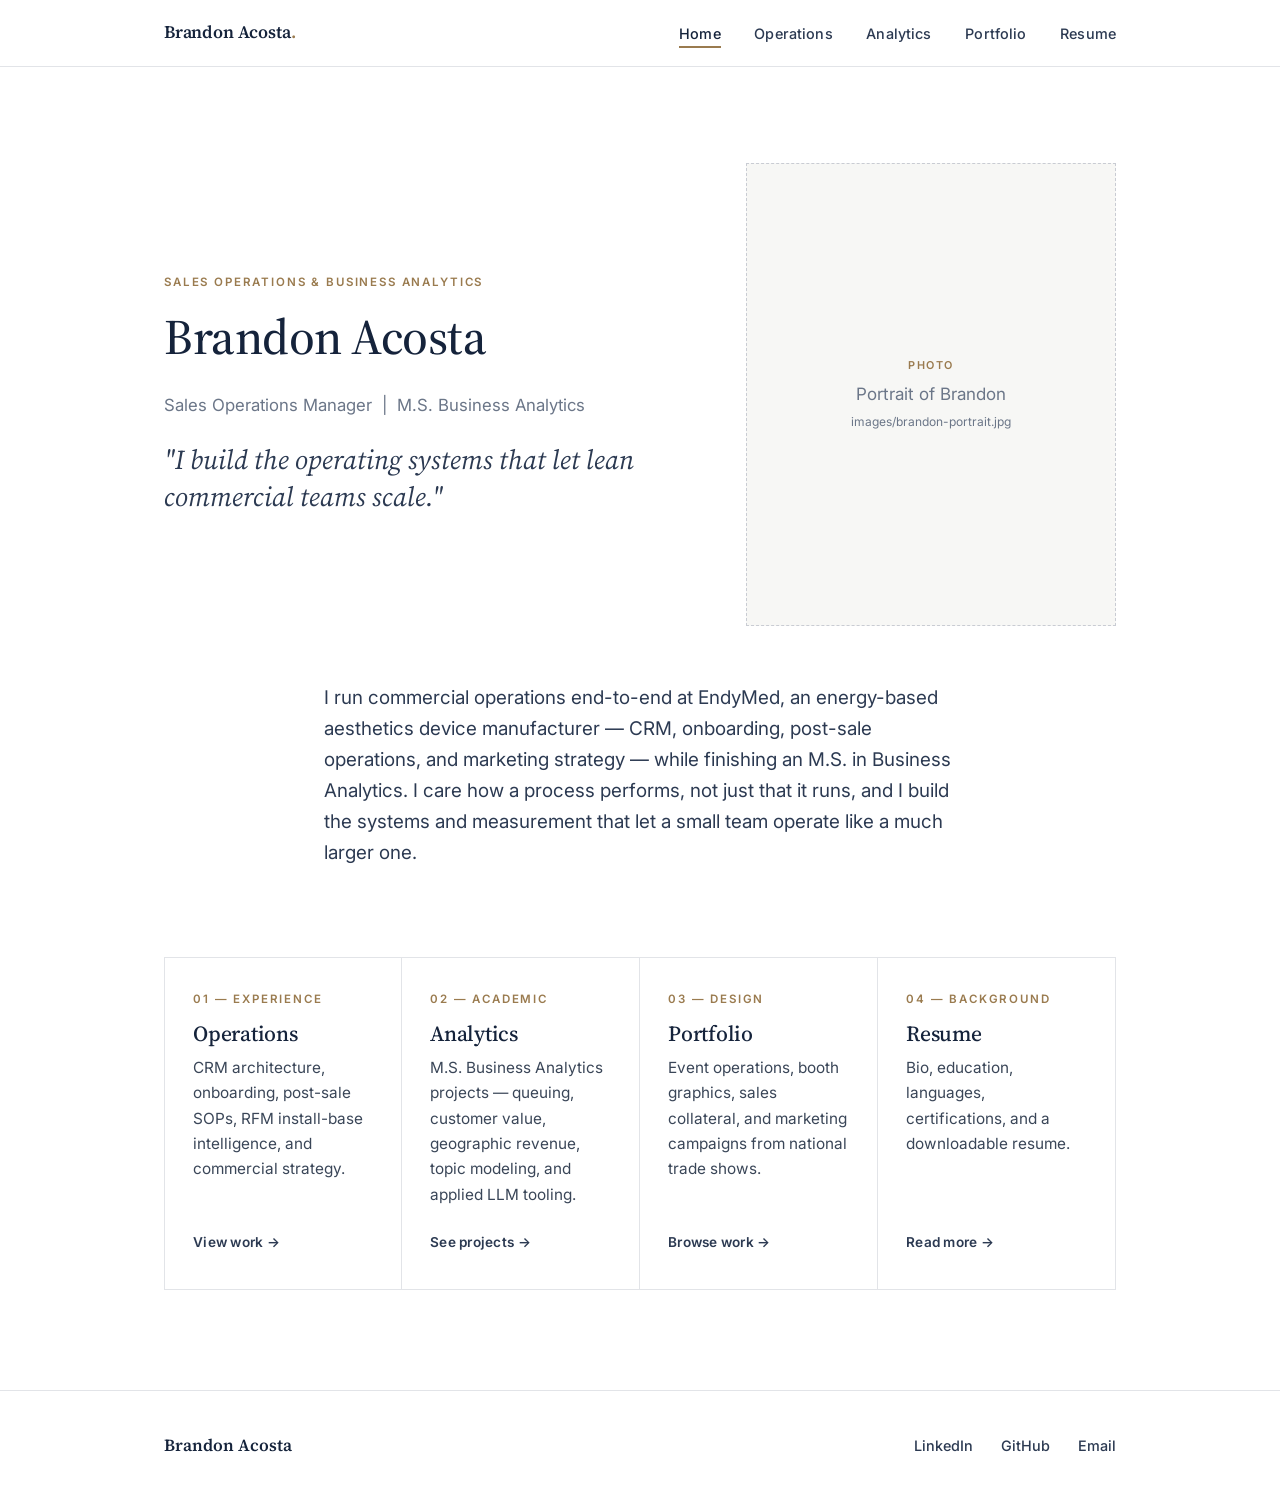
==== index.html @ 2264b679 "upload 1" ====
<!DOCTYPE html>
<html lang="en">
<head>
  <meta charset="UTF-8" />
  <meta name="viewport" content="width=device-width, initial-scale=1.0" />
  <title>Brandon Acosta — Sales Operations &amp; Business Analytics</title>
  <meta name="description" content="Brandon Acosta — Sales Operations Manager and M.S. Business Analytics. I build the operating systems that let lean commercial teams scale." />
  <link rel="stylesheet" href="styles.css" />
</head>
<body>

  <!-- ===== Navigation ===== -->
  <nav class="site-nav">
    <div class="nav-inner">
      <a class="brand" href="index.html">Brandon Acosta<span>.</span></a>
      <button class="nav-toggle" aria-label="Menu" aria-expanded="false">
        <span></span><span></span><span></span>
      </button>
      <ul class="nav-links">
        <li><a href="index.html" class="active">Home</a></li>
        <li><a href="operations.html">Operations</a></li>
        <li><a href="analytics.html">Analytics</a></li>
        <li><a href="portfolio.html">Portfolio</a></li>
        <li><a href="resume.html">Resume</a></li>
      </ul>
    </div>
  </nav>

  <!-- ===== Hero / Identity ===== -->
  <header class="hero">
    <div class="wrap">
      <div class="hero-split">
        <div>
          <p class="eyebrow">Sales Operations &amp; Business Analytics</p>
          <h1>Brandon Acosta</h1>
          <p class="title-role">Sales Operations Manager &nbsp;|&nbsp; M.S. Business Analytics</p>
          <p class="tagline">"I build the operating systems that let lean commercial teams scale."</p>
        </div>
        <div class="portrait">
          <span class="shot-k">Photo</span>
          <span class="shot-name">Portrait of Brandon</span>
          <span class="shot-file">images/brandon-portrait.jpg</span>
        </div>
      </div>
    </div>
  </header>

  <!-- ===== Positioning ===== -->
  <section style="padding-top:0;">
    <div class="wrap narrow">
      <p class="lede">
        I run commercial operations end-to-end at EndyMed, an energy-based aesthetics device
        manufacturer — CRM, onboarding, post-sale operations, and marketing strategy — while
        finishing an M.S. in Business Analytics. I care how a process performs, not just that
        it runs, and I build the systems and measurement that let a small team operate like a
        much larger one.
      </p>
    </div>
  </section>

  <!-- ===== Routing cards ===== -->
  <section style="padding-top:0;">
    <div class="wrap">
      <div class="cards">
        <a class="card" href="operations.html">
          <span class="card-k">01 — Experience</span>
          <h3>Operations</h3>
          <p>CRM architecture, onboarding, post-sale SOPs, RFM install-base intelligence, and commercial strategy.</p>
          <span class="go">View work</span>
        </a>
        <a class="card" href="analytics.html">
          <span class="card-k">02 — Academic</span>
          <h3>Analytics</h3>
          <p>M.S. Business Analytics projects — queuing, customer value, geographic revenue, topic modeling, and applied LLM tooling.</p>
          <span class="go">See projects</span>
        </a>
        <a class="card" href="portfolio.html">
          <span class="card-k">03 — Design</span>
          <h3>Portfolio</h3>
          <p>Event operations, booth graphics, sales collateral, and marketing campaigns from national trade shows.</p>
          <span class="go">Browse work</span>
        </a>
        <a class="card" href="resume.html">
          <span class="card-k">04 — Background</span>
          <h3>Resume</h3>
          <p>Bio, education, languages, certifications, and a downloadable resume.</p>
          <span class="go">Read more</span>
        </a>
      </div>
    </div>
  </section>

  <!-- ===== Footer ===== -->
  <footer class="site-footer">
    <div class="footer-inner">
      <span class="fname">Brandon Acosta</span>
      <div class="footer-links">
        <a href="https://linkedin.com/in/acostab" target="_blank" rel="noopener">LinkedIn</a>
        <a href="https://github.com/acostabrandon" target="_blank" rel="noopener">GitHub</a>
        <a href="mailto:brandon.acosta713@gmail.com">Email</a>
      </div>
    </div>
  </footer>

  <script src="script.js"></script>
</body>
</html>
---- styles.css ----
/* ==========================================================================
   Brandon Acosta — Personal Portfolio
   Shared stylesheet. Clean corporate-consultant aesthetic.
   Restrained palette, serif headings, sans body, thin dividers.
   No gradients, no animations, no shadows on content.
   ========================================================================== */

/* ---- Fonts (with robust system fallbacks so files host anywhere) -------- */
@import url('https://fonts.googleapis.com/css2?family=Source+Serif+4:opsz,wght@8..60,400;8..60,500;8..60,600&family=Inter:wght@300;400;500;600&display=swap');

:root {
  /* Palette */
  --ink:        #15233b;   /* deep navy — primary text & bars      */
  --ink-soft:   #2c3a52;   /* softened navy for secondary headings */
  --body:       #3a4658;   /* body copy                             */
  --muted:      #6b7688;   /* captions, meta                        */
  --accent:     #9a7b4f;   /* muted brass — single accent           */
  --accent-dk:  #7d6440;   /* accent on hover                       */
  --line:       #e2e4e8;   /* thin dividers                         */
  --line-strong:#c9ccd3;   /* slightly stronger dividers            */
  --bg:         #ffffff;   /* page background                       */
  --bg-alt:     #f7f7f5;   /* faint section wash (used sparingly)   */

  /* Type */
  --serif: 'Source Serif 4', Georgia, 'Times New Roman', serif;
  --sans:  'Inter', -apple-system, BlinkMacSystemFont, 'Segoe UI', Roboto, Helvetica, Arial, sans-serif;

  /* Layout */
  --maxw: 1080px;
  --gutter: clamp(1.25rem, 5vw, 4rem);
}

/* ---- Reset / base ------------------------------------------------------- */
*, *::before, *::after { box-sizing: border-box; }

html { -webkit-text-size-adjust: 100%; scroll-behavior: smooth; }

body {
  margin: 0;
  font-family: var(--sans);
  font-weight: 400;
  font-size: 17px;
  line-height: 1.65;
  color: var(--body);
  background: var(--bg);
  -webkit-font-smoothing: antialiased;
  text-rendering: optimizeLegibility;
}

h1, h2, h3, h4 {
  font-family: var(--serif);
  color: var(--ink);
  font-weight: 500;
  line-height: 1.2;
  margin: 0 0 0.5em;
  letter-spacing: -0.01em;
}

h1 { font-size: clamp(2.1rem, 5vw, 3.1rem); }
h2 { font-size: clamp(1.5rem, 3.2vw, 2rem); }
h3 { font-size: clamp(1.15rem, 2.2vw, 1.35rem); }

p { margin: 0 0 1.1em; }

a { color: var(--accent); text-decoration: none; }
a:hover { color: var(--accent-dk); text-decoration: underline; text-underline-offset: 3px; }

img { max-width: 100%; display: block; }

.eyebrow {
  font-family: var(--sans);
  text-transform: uppercase;
  letter-spacing: 0.16em;
  font-size: 0.72rem;
  font-weight: 600;
  color: var(--accent);
  margin: 0 0 1rem;
}

.lede { font-size: 1.18rem; color: var(--ink-soft); }

/* Layout helpers */
.wrap { max-width: var(--maxw); margin: 0 auto; padding-left: var(--gutter); padding-right: var(--gutter); }
.narrow { max-width: 760px; }

.divider { border: 0; border-top: 1px solid var(--line); margin: 0; }

/* ---- Top navigation ----------------------------------------------------- */
.site-nav {
  position: sticky;
  top: 0;
  z-index: 50;
  background: rgba(255,255,255,0.96);
  border-bottom: 1px solid var(--line);
  backdrop-filter: saturate(180%) blur(6px);
}
.nav-inner {
  max-width: var(--maxw);
  margin: 0 auto;
  padding: 0 var(--gutter);
  display: flex;
  align-items: center;
  justify-content: space-between;
  min-height: 66px;
}
.brand {
  font-family: var(--serif);
  font-size: 1.1rem;
  font-weight: 600;
  color: var(--ink);
  letter-spacing: -0.01em;
}
.brand:hover { text-decoration: none; color: var(--ink); }
.brand span { color: var(--accent); }

.nav-links {
  display: flex;
  gap: 2.1rem;
  list-style: none;
  margin: 0;
  padding: 0;
}
.nav-links a {
  font-size: 0.9rem;
  font-weight: 500;
  color: var(--ink-soft);
  letter-spacing: 0.01em;
  padding: 0.25rem 0;
  border-bottom: 2px solid transparent;
}
.nav-links a:hover { color: var(--ink); text-decoration: none; border-bottom-color: var(--line-strong); }
.nav-links a.active { color: var(--ink); border-bottom-color: var(--accent); }

.nav-toggle {
  display: none;
  background: none;
  border: 0;
  cursor: pointer;
  padding: 0.4rem;
  width: 42px; height: 42px;
}
.nav-toggle span {
  display: block;
  width: 22px; height: 2px;
  background: var(--ink);
  margin: 4px auto;
}

/* ---- Page hero ---------------------------------------------------------- */
.hero { padding: clamp(3.5rem, 8vw, 6rem) 0 clamp(2.5rem, 5vw, 3.5rem); }
.hero .title-role { font-size: 1.05rem; color: var(--muted); margin: 0.4rem 0 0; font-family: var(--sans); }
.tagline {
  font-family: var(--serif);
  font-size: clamp(1.3rem, 3vw, 1.7rem);
  font-style: italic;
  color: var(--ink-soft);
  max-width: 640px;
  margin: 1.4rem 0 0;
  line-height: 1.35;
}

/* ---- Section rhythm ----------------------------------------------------- */
section { padding: clamp(2.75rem, 6vw, 4.25rem) 0; }
.section-num {
  font-family: var(--sans);
  font-size: 0.75rem;
  font-weight: 600;
  letter-spacing: 0.14em;
  color: var(--accent);
  display: inline-block;
  margin-bottom: 0.6rem;
}

/* ---- Home nav cards ----------------------------------------------------- */
.cards {
  display: grid;
  grid-template-columns: repeat(auto-fit, minmax(220px, 1fr));
  border-top: 1px solid var(--line);
}

/* Home hero split with portrait */
.hero-split {
  display: grid;
  grid-template-columns: 1.4fr 1fr;
  gap: clamp(1.5rem, 5vw, 4rem);
  align-items: center;
}
.portrait {
  aspect-ratio: 4 / 5;
  border: 1px dashed var(--line-strong);
  background: var(--bg-alt);
  display: flex;
  flex-direction: column;
  align-items: center;
  justify-content: center;
  text-align: center;
  padding: 1rem;
  color: var(--muted);
}
.portrait .shot-k { font-size: 0.68rem; letter-spacing: 0.14em; text-transform: uppercase; color: var(--accent); font-weight: 600; margin-bottom: 0.35rem; }
.portrait .shot-file { font-size: 0.75rem; margin-top: 0.25rem; }
@media (max-width: 720px) {
  .hero-split { grid-template-columns: 1fr; }
  .portrait { max-width: 320px; }
}
.card {
  padding: 2rem 1.75rem 2.25rem;
  border-bottom: 1px solid var(--line);
  border-right: 1px solid var(--line);
  display: flex;
  flex-direction: column;
  color: inherit;
}
.card:first-child { border-left: 1px solid var(--line); }
.card:hover { text-decoration: none; background: var(--bg-alt); }
.card .card-k { font-size: 0.72rem; letter-spacing: 0.16em; text-transform: uppercase; color: var(--accent); font-weight: 600; }
.card h3 { margin: 0.75rem 0 0.5rem; color: var(--ink); }
.card p { color: var(--body); font-size: 0.96rem; margin: 0 0 1.5rem; }
.card .go { margin-top: auto; font-size: 0.85rem; font-weight: 600; color: var(--ink-soft); letter-spacing: 0.02em; }
.card:hover .go { color: var(--accent-dk); }
.card .go::after { content: " \2192"; }

/* ---- Capability blocks (Professional / Operations) ---------------------- */
.capability { padding-top: clamp(2.5rem, 5vw, 3.5rem); }
.capability + .capability { border-top: 1px solid var(--line); }

.par-grid {
  display: grid;
  grid-template-columns: 1fr 1fr;
  gap: clamp(1.25rem, 3vw, 2.5rem);
  margin-top: 1.5rem;
}
.par-block h4 {
  font-family: var(--sans);
  font-size: 0.74rem;
  text-transform: uppercase;
  letter-spacing: 0.14em;
  color: var(--accent);
  font-weight: 600;
  margin: 0 0 0.4rem;
}
.par-block p { font-size: 0.97rem; margin: 0; color: var(--body); }
.result-list { margin: 0; padding: 0; list-style: none; }
.result-list li { position: relative; padding-left: 1.1rem; margin-bottom: 0.5rem; font-size: 0.97rem; }
.result-list li::before { content: ""; position: absolute; left: 0; top: 0.62em; width: 6px; height: 6px; background: var(--accent); }

/* Diagram frame */
.diagram {
  margin-top: 2rem;
  padding: 1.75rem;
  border: 1px solid var(--line);
  background: var(--bg-alt);
}
.diagram figcaption {
  font-size: 0.78rem;
  color: var(--muted);
  margin-top: 1rem;
  letter-spacing: 0.02em;
}
.diagram svg { width: 100%; height: auto; display: block; }

/* SVG diagram shared tokens */
.dg-box { fill: #ffffff; stroke: var(--line-strong); }
.dg-box-accent { fill: #ffffff; stroke: var(--accent); }
.dg-fill-ink { fill: var(--ink); }
.dg-label { font-family: var(--sans); font-size: 13px; fill: var(--ink); font-weight: 500; }
.dg-sub { font-family: var(--sans); font-size: 11px; fill: var(--muted); }
.dg-flow { stroke: var(--line-strong); stroke-width: 1.5; fill: none; }
.dg-arrow-head { fill: var(--muted); }

/* ---- Gallery (Marketing) ------------------------------------------------ */
.gallery {
  display: grid;
  grid-template-columns: repeat(3, 1fr);
  gap: 1.25rem;
  margin-top: 1.75rem;
}
.gallery .wide { grid-column: span 2; }
.ph {
  border: 1px dashed var(--line-strong);
  background: var(--bg-alt);
  aspect-ratio: 4 / 3;
  display: flex;
  flex-direction: column;
  align-items: center;
  justify-content: center;
  text-align: center;
  padding: 1rem;
  color: var(--muted);
}
.ph .ph-k { font-size: 0.7rem; letter-spacing: 0.14em; text-transform: uppercase; color: var(--accent); font-weight: 600; margin-bottom: 0.4rem; }
.ph .ph-name { font-family: var(--sans); font-size: 0.82rem; color: var(--ink-soft); font-weight: 500; }
.ph .ph-file { font-size: 0.74rem; color: var(--muted); margin-top: 0.25rem; font-family: var(--sans); }
.ph.tall { aspect-ratio: 3 / 4; }

/* ---- Analytics: deck embeds --------------------------------------------- */
.project { padding-top: clamp(2.5rem, 5vw, 3.25rem); }
.project + .project { border-top: 1px solid var(--line); }
.project .meta { font-size: 0.78rem; text-transform: uppercase; letter-spacing: 0.12em; color: var(--muted); font-weight: 600; margin-bottom: 0.5rem; }
.project p { font-size: 0.98rem; color: var(--body); max-width: 720px; }

.deck {
  margin-top: 1.5rem;
  border: 1px solid var(--line);
  background: var(--bg-alt);
}
.deck-embed {
  position: relative;
  width: 100%;
  aspect-ratio: 16 / 10;
  background: var(--bg-alt);
}
.deck-embed iframe,
.deck-embed embed {
  position: absolute;
  inset: 0;
  width: 100%;
  height: 100%;
  border: 0;
}
.deck-embed .deck-fallback {
  position: absolute;
  inset: 0;
  display: flex;
  flex-direction: column;
  align-items: center;
  justify-content: center;
  text-align: center;
  padding: 1.5rem;
  color: var(--muted);
  z-index: -1;
}
.deck-embed .deck-fallback .ph-k { font-size: 0.7rem; letter-spacing: 0.14em; text-transform: uppercase; color: var(--accent); font-weight: 600; margin-bottom: 0.5rem; }
.deck-embed .deck-fallback .ph-file { font-family: var(--sans); font-size: 0.82rem; color: var(--ink-soft); }
.deck-bar {
  display: flex;
  align-items: center;
  justify-content: space-between;
  gap: 1rem;
  padding: 0.85rem 1.1rem;
  border-top: 1px solid var(--line);
  font-size: 0.85rem;
}
.deck-bar .deck-file { color: var(--muted); font-family: var(--sans); font-size: 0.8rem; }
.btn-open { font-weight: 600; }

/* ---- Buttons ------------------------------------------------------------ */
.btn {
  display: inline-block;
  font-family: var(--sans);
  font-size: 0.9rem;
  font-weight: 600;
  letter-spacing: 0.02em;
  color: #fff;
  background: var(--ink);
  padding: 0.7rem 1.4rem;
  border: 1px solid var(--ink);
}
.btn:hover { background: var(--ink-soft); color: #fff; text-decoration: none; }
.btn-outline {
  color: var(--ink);
  background: transparent;
  border: 1px solid var(--line-strong);
}
.btn-outline:hover { background: var(--bg-alt); color: var(--ink); border-color: var(--accent); }

/* ---- About / Resume page ------------------------------------------------ */
.bio p { font-size: 1.05rem; color: var(--body); max-width: 720px; }
.facts {
  display: grid;
  grid-template-columns: 1fr 1fr;
  gap: clamp(1.5rem, 4vw, 3rem);
  margin-top: 2.5rem;
}
.fact h4 {
  font-family: var(--sans);
  font-size: 0.74rem;
  text-transform: uppercase;
  letter-spacing: 0.14em;
  color: var(--accent);
  font-weight: 600;
  margin: 0 0 0.75rem;
  padding-bottom: 0.6rem;
  border-bottom: 1px solid var(--line);
}
.fact ul { margin: 0; padding: 0; list-style: none; }
.fact li { margin-bottom: 0.9rem; font-size: 0.97rem; }
.fact li .k { display: block; font-weight: 600; color: var(--ink); font-family: var(--sans); }
.fact li .v { display: block; color: var(--muted); font-size: 0.9rem; }

/* ---- Footer ------------------------------------------------------------- */
.site-footer {
  border-top: 1px solid var(--line);
  margin-top: 2rem;
  padding: 2.5rem 0;
}
.footer-inner {
  max-width: var(--maxw);
  margin: 0 auto;
  padding: 0 var(--gutter);
  display: flex;
  flex-wrap: wrap;
  align-items: center;
  justify-content: space-between;
  gap: 1rem;
}
.footer-inner .fname { font-family: var(--serif); color: var(--ink); font-weight: 600; }
.footer-links { display: flex; gap: 1.75rem; flex-wrap: wrap; }
.footer-links a { font-size: 0.9rem; color: var(--ink-soft); font-weight: 500; }
.footer-links a:hover { color: var(--accent-dk); }
.footer-note { width: 100%; font-size: 0.78rem; color: var(--muted); margin-top: 0.5rem; }

/* ---- Responsive --------------------------------------------------------- */
@media (max-width: 820px) {
  .nav-toggle { display: block; }
  .nav-links {
    position: absolute;
    top: 66px; left: 0; right: 0;
    flex-direction: column;
    gap: 0;
    background: #fff;
    border-bottom: 1px solid var(--line);
    padding: 0.5rem var(--gutter) 1rem;
    display: none;
  }
  .nav-links.open { display: flex; }
  .nav-links a { padding: 0.75rem 0; border-bottom: 1px solid var(--line); }
  .nav-links a.active { border-bottom-color: var(--line); color: var(--accent-dk); }

  .cards { grid-template-columns: 1fr; }
  .card, .card:first-child { border-left: 1px solid var(--line); }
  .par-grid { grid-template-columns: 1fr; }
  .gallery { grid-template-columns: repeat(2, 1fr); }
  .gallery .wide { grid-column: span 2; }
  .facts { grid-template-columns: 1fr; }
}

@media (max-width: 520px) {
  body { font-size: 16px; }
  .gallery { grid-template-columns: 1fr; }
  .gallery .wide { grid-column: span 1; }
  .deck-bar { flex-direction: column; align-items: flex-start; }
}

/* ==========================================================================
   Operations page — sticky sub-navigation (Style B) + section styling
   ========================================================================== */
.subnav {
  position: sticky;
  top: 65px;                 /* sits directly under the main nav */
  z-index: 40;
  background: rgba(255,255,255,0.97);
  border-bottom: 1px solid var(--line);
  backdrop-filter: saturate(180%) blur(6px);
}
.subnav-inner {
  max-width: var(--maxw);
  margin: 0 auto;
  padding: 0 var(--gutter);
  display: flex;
  gap: 0.25rem;
  overflow-x: auto;
  scrollbar-width: none;
}
.subnav-inner::-webkit-scrollbar { display: none; }
.subtab {
  flex: 0 0 auto;
  font-size: 0.85rem;
  font-weight: 500;
  color: var(--muted);
  padding: 0.85rem 0.85rem;
  border-bottom: 2px solid transparent;
  white-space: nowrap;
  cursor: pointer;
}
.subtab:hover { color: var(--ink); text-decoration: none; }
.subtab.active { color: var(--ink); border-bottom-color: var(--accent); }

/* Each operations section clears the two sticky bars when scrolled to */
.ops-section { scroll-margin-top: 120px; padding: clamp(2.75rem, 6vw, 4rem) 0; }
.ops-section + .ops-section { border-top: 1px solid var(--line); }

/* Highlighted band for the RFM / install-base section */
.ops-section.highlight {
  background: var(--bg-alt);
  border-top: 1px solid var(--line-strong);
  border-bottom: 1px solid var(--line-strong);
}
.ops-section.highlight .section-num { color: var(--accent-dk); }
.highlight-tag {
  display: inline-block;
  font-size: 0.68rem;
  letter-spacing: 0.14em;
  text-transform: uppercase;
  font-weight: 600;
  color: #fff;
  background: var(--accent);
  padding: 0.2rem 0.55rem;
  margin-left: 0.6rem;
  vertical-align: 0.15em;
}

/* Redacted-artifact placeholders (screenshots / files) */
.artifact-grid {
  display: grid;
  grid-template-columns: repeat(2, 1fr);
  gap: 1.1rem;
  margin-top: 1.75rem;
}
.shot {
  border: 1px dashed var(--line-strong);
  background: var(--bg-alt);
  aspect-ratio: 16 / 10;
  display: flex;
  flex-direction: column;
  align-items: center;
  justify-content: center;
  text-align: center;
  padding: 1rem;
  color: var(--muted);
}
.shot.file { aspect-ratio: 16 / 6; }
.shot .shot-k { font-size: 0.68rem; letter-spacing: 0.14em; text-transform: uppercase; color: var(--accent); font-weight: 600; margin-bottom: 0.35rem; }
.shot .shot-name { font-size: 0.85rem; color: var(--ink-soft); font-weight: 500; }
.shot .shot-file { font-size: 0.74rem; color: var(--muted); margin-top: 0.25rem; }
.redacted-note {
  font-size: 0.78rem;
  color: var(--muted);
  border-left: 2px solid var(--accent);
  padding-left: 0.8rem;
  margin-top: 1.5rem;
}

@media (max-width: 820px) {
  .subnav { top: 65px; }
  .artifact-grid { grid-template-columns: 1fr; }
}

/* Print */
@media print {
  .site-nav, .subnav, .nav-toggle, .site-footer { display: none; }
  body { color: #000; }
}
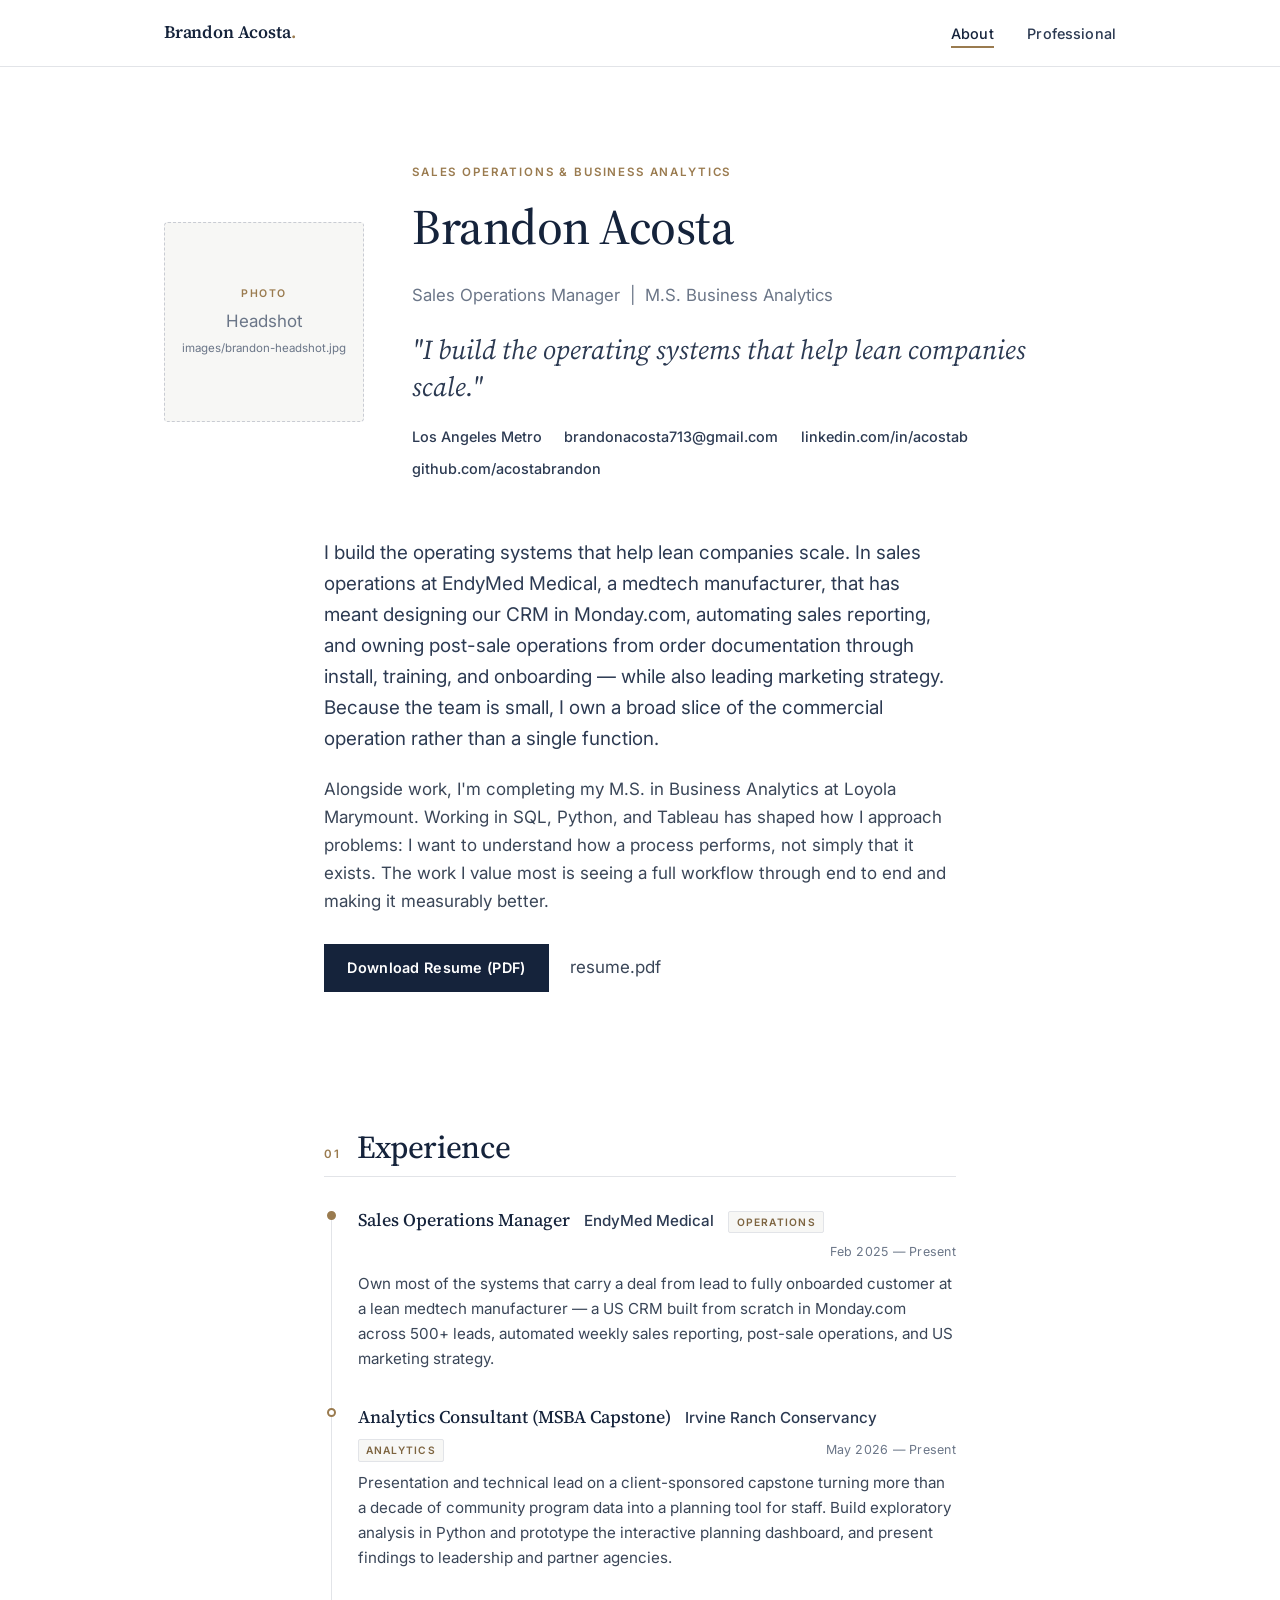
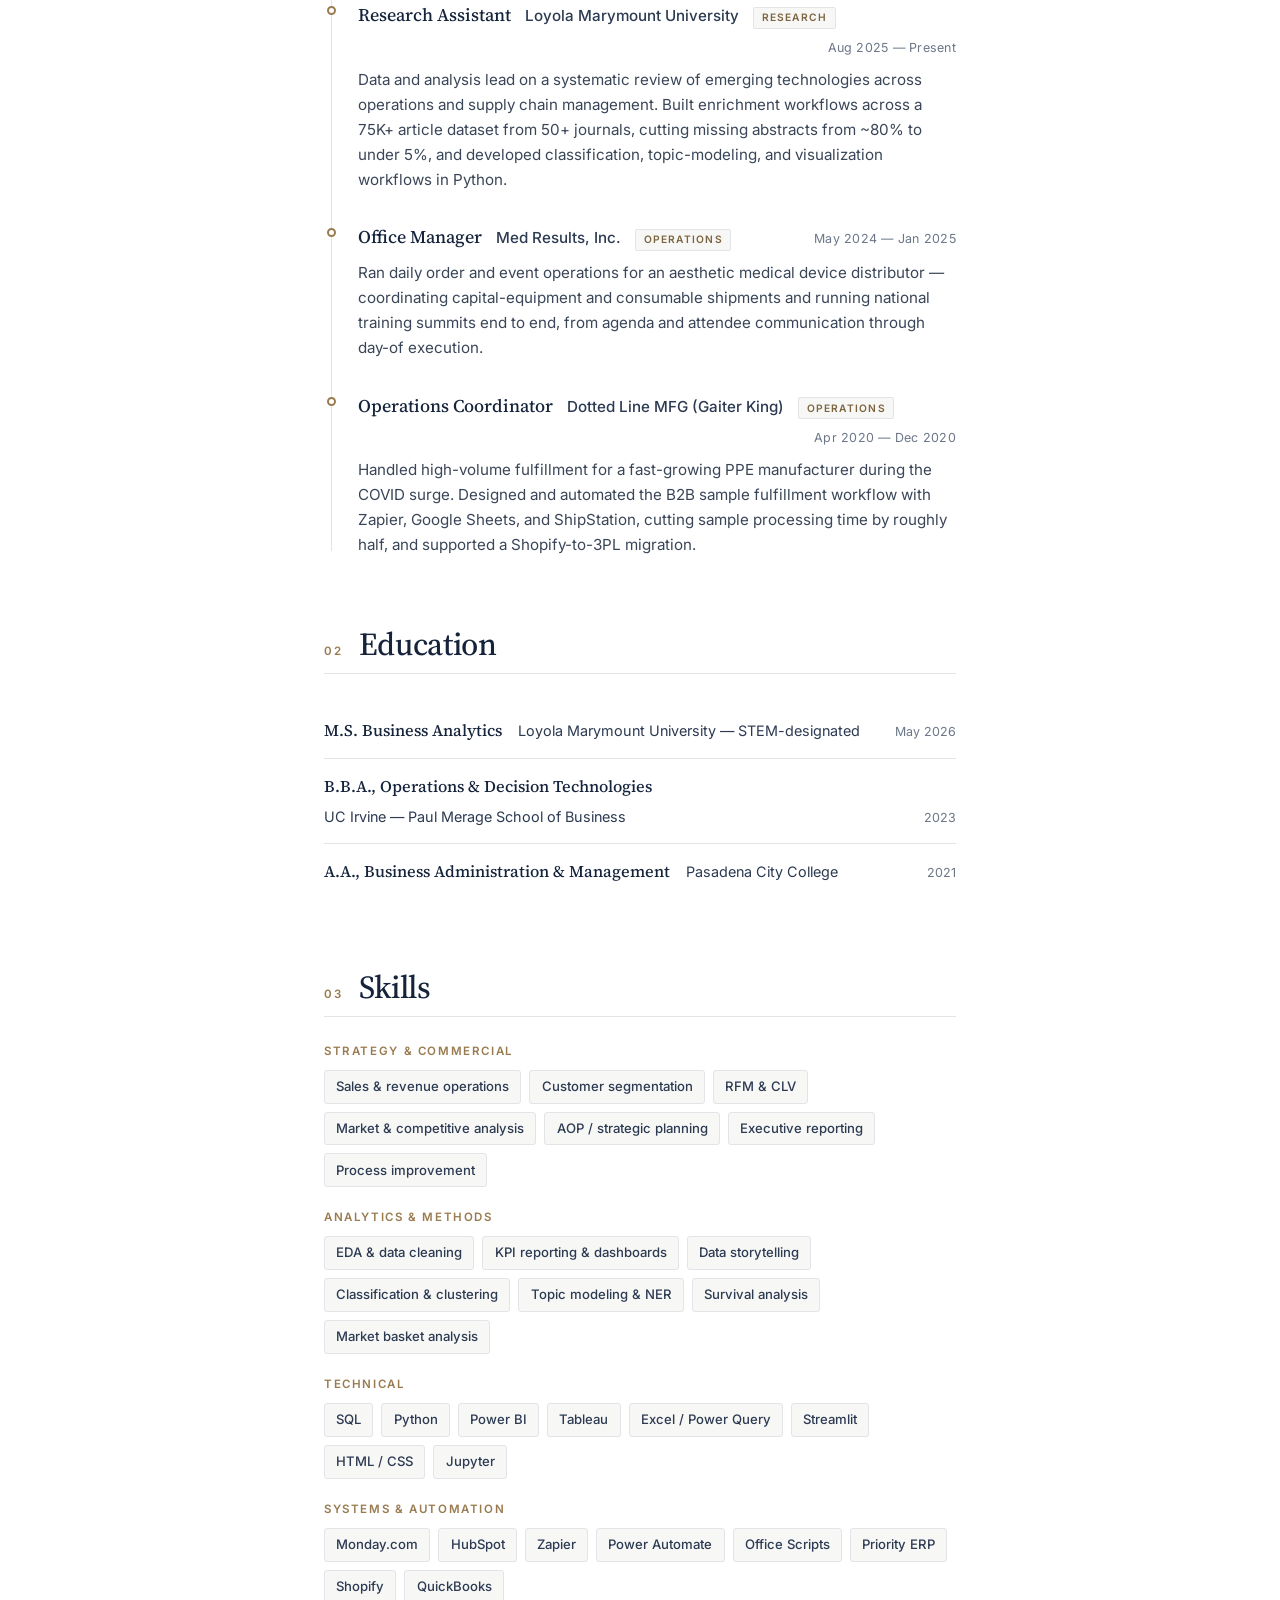
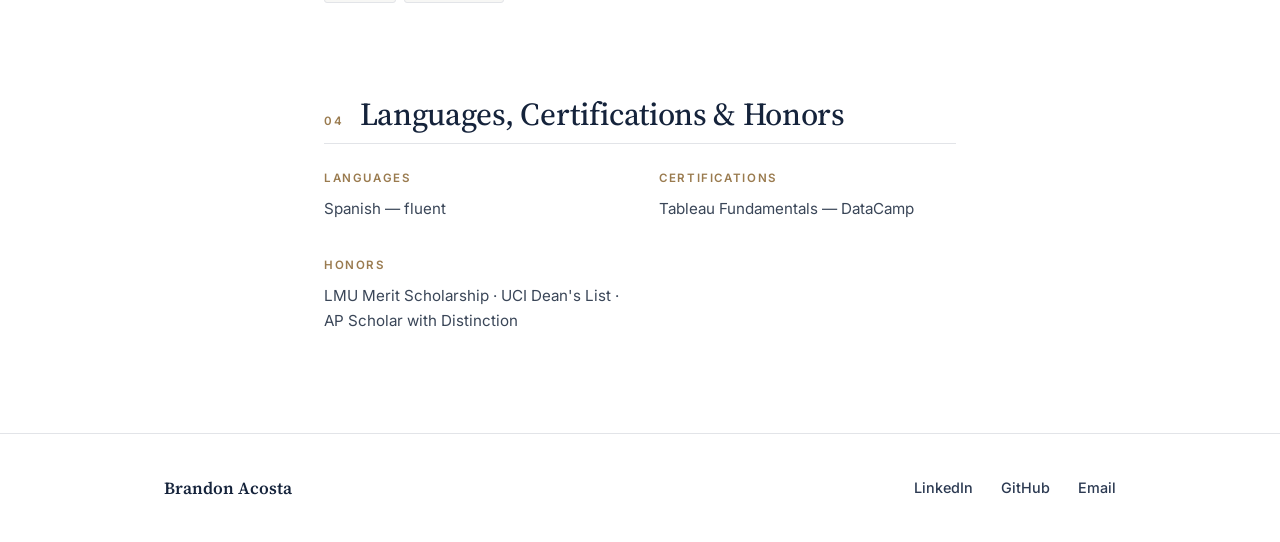
==== commit 54ade77d: "image" ====
--- a/index.html
+++ b/index.html
@@ -4,7 +4,7 @@
   <meta charset="UTF-8" />
   <meta name="viewport" content="width=device-width, initial-scale=1.0" />
   <title>Brandon Acosta — Sales Operations &amp; Business Analytics</title>
-  <meta name="description" content="Brandon Acosta — Sales Operations Manager and M.S. Business Analytics. I build the operating systems that let lean commercial teams scale." />
+  <meta name="description" content="Brandon Acosta — Sales Operations Manager and M.S. Business Analytics. I build the operating systems that help lean companies scale." />
   <link rel="stylesheet" href="styles.css" />
 </head>
 <body>
@@ -17,75 +17,257 @@
         <span></span><span></span><span></span>
       </button>
       <ul class="nav-links">
-        <li><a href="index.html" class="active">Home</a></li>
-        <li><a href="operations.html">Operations</a></li>
-        <li><a href="analytics.html">Analytics</a></li>
-        <li><a href="portfolio.html">Portfolio</a></li>
-        <li><a href="resume.html">Resume</a></li>
+        <li><a href="index.html" class="active">About</a></li>
+        <li><a href="professional.html">Professional</a></li>
       </ul>
     </div>
   </nav>
 
-  <!-- ===== Hero / Identity ===== -->
+  <!-- ===== Identity / headshot ===== -->
   <header class="hero">
     <div class="wrap">
-      <div class="hero-split">
+      <div class="about-head">
+        <div>
+          <img class="headshot" src="images/brandon-headshot.jpg" alt="Brandon Acosta"
+               onerror="this.outerHTML='&lt;div class=&quot;headshot-ph&quot;&gt;&lt;span class=&quot;shot-k&quot;&gt;Photo&lt;/span&gt;&lt;span&gt;Headshot&lt;/span&gt;&lt;span class=&quot;shot-file&quot;&gt;images/brandon-headshot.jpg&lt;/span&gt;&lt;/div&gt;';" />
+        </div>
         <div>
           <p class="eyebrow">Sales Operations &amp; Business Analytics</p>
           <h1>Brandon Acosta</h1>
           <p class="title-role">Sales Operations Manager &nbsp;|&nbsp; M.S. Business Analytics</p>
-          <p class="tagline">"I build the operating systems that let lean commercial teams scale."</p>
-        </div>
-        <div class="portrait">
-          <span class="shot-k">Photo</span>
-          <span class="shot-name">Portrait of Brandon</span>
-          <span class="shot-file">images/brandon-portrait.jpg</span>
+          <p class="tagline">"I build the operating systems that help lean companies scale."</p>
+          <div class="contact-row">
+            <span>Los Angeles Metro</span>
+            <a href="mailto:brandonacosta713@gmail.com">brandonacosta713@gmail.com</a>
+            <a href="https://linkedin.com/in/acostab" target="_blank" rel="noopener">linkedin.com/in/acostab</a>
+            <a href="https://github.com/acostabrandon" target="_blank" rel="noopener">github.com/acostabrandon</a>
+          </div>
         </div>
       </div>
     </div>
   </header>
 
-  <!-- ===== Positioning ===== -->
+  <!-- ===== Summary ===== -->
   <section style="padding-top:0;">
     <div class="wrap narrow">
       <p class="lede">
-        I run commercial operations end-to-end at EndyMed, an energy-based aesthetics device
-        manufacturer — CRM, onboarding, post-sale operations, and marketing strategy — while
-        finishing an M.S. in Business Analytics. I care how a process performs, not just that
-        it runs, and I build the systems and measurement that let a small team operate like a
-        much larger one.
+        I build the operating systems that help lean companies scale. In sales operations at
+        EndyMed Medical, a medtech manufacturer, that has meant designing our CRM in Monday.com,
+        automating sales reporting, and owning post-sale operations from order documentation
+        through install, training, and onboarding — while also leading marketing strategy.
+        Because the team is small, I own a broad slice of the commercial operation rather than a
+        single function.
       </p>
-    </div>
-  </section>
-
-  <!-- ===== Routing cards ===== -->
-  <section style="padding-top:0;">
-    <div class="wrap">
-      <div class="cards">
-        <a class="card" href="operations.html">
-          <span class="card-k">01 — Experience</span>
-          <h3>Operations</h3>
-          <p>CRM architecture, onboarding, post-sale SOPs, RFM install-base intelligence, and commercial strategy.</p>
-          <span class="go">View work</span>
-        </a>
-        <a class="card" href="analytics.html">
-          <span class="card-k">02 — Academic</span>
-          <h3>Analytics</h3>
-          <p>M.S. Business Analytics projects — queuing, customer value, geographic revenue, topic modeling, and applied LLM tooling.</p>
-          <span class="go">See projects</span>
-        </a>
-        <a class="card" href="portfolio.html">
-          <span class="card-k">03 — Design</span>
-          <h3>Portfolio</h3>
-          <p>Event operations, booth graphics, sales collateral, and marketing campaigns from national trade shows.</p>
-          <span class="go">Browse work</span>
-        </a>
-        <a class="card" href="resume.html">
-          <span class="card-k">04 — Background</span>
-          <h3>Resume</h3>
-          <p>Bio, education, languages, certifications, and a downloadable resume.</p>
-          <span class="go">Read more</span>
-        </a>
+      <p>
+        Alongside work, I'm completing my M.S. in Business Analytics at Loyola Marymount. Working
+        in SQL, Python, and Tableau has shaped how I approach problems: I want to understand how a
+        process performs, not simply that it exists. The work I value most is seeing a full
+        workflow through end to end and making it measurably better.
+      </p>
+      <div style="margin-top:1.75rem;">
+        <a class="btn" href="resume.pdf" target="_blank" rel="noopener">Download Resume (PDF)</a>
+        <span class="deck-file" style="margin-left:1rem;">resume.pdf</span>
+      </div>
+    </div>
+  </section>
+
+  <!-- ===== Experience ===== -->
+  <section>
+    <div class="wrap narrow">
+      <div class="head-rule">
+        <span class="k">01</span>
+        <h2>Experience</h2>
+      </div>
+
+      <ul class="timeline">
+        <li class="tl-item now">
+          <div class="tl-head">
+            <span class="tl-role">Sales Operations Manager</span>
+            <span class="tl-org">EndyMed Medical</span>
+            <span class="tl-tag">Operations</span>
+            <span class="tl-date">Feb 2025 — Present</span>
+          </div>
+          <p>
+            Own most of the systems that carry a deal from lead to fully onboarded customer at a
+            lean medtech manufacturer — a US CRM built from scratch in Monday.com across 500+
+            leads, automated weekly sales reporting, post-sale operations, and US marketing
+            strategy.
+          </p>
+        </li>
+
+        <li class="tl-item">
+          <div class="tl-head">
+            <span class="tl-role">Analytics Consultant (MSBA Capstone)</span>
+            <span class="tl-org">Irvine Ranch Conservancy</span>
+            <span class="tl-tag">Analytics</span>
+            <span class="tl-date">May 2026 — Present</span>
+          </div>
+          <p>
+            Presentation and technical lead on a client-sponsored capstone turning more than a
+            decade of community program data into a planning tool for staff. Build exploratory
+            analysis in Python and prototype the interactive planning dashboard, and present
+            findings to leadership and partner agencies.
+          </p>
+        </li>
+
+        <li class="tl-item">
+          <div class="tl-head">
+            <span class="tl-role">Research Assistant</span>
+            <span class="tl-org">Loyola Marymount University</span>
+            <span class="tl-tag">Research</span>
+            <span class="tl-date">Aug 2025 — Present</span>
+          </div>
+          <p>
+            Data and analysis lead on a systematic review of emerging technologies across
+            operations and supply chain management. Built enrichment workflows across a 75K+
+            article dataset from 50+ journals, cutting missing abstracts from ~80% to under 5%,
+            and developed classification, topic-modeling, and visualization workflows in Python.
+          </p>
+        </li>
+
+        <li class="tl-item">
+          <div class="tl-head">
+            <span class="tl-role">Office Manager</span>
+            <span class="tl-org">Med Results, Inc.</span>
+            <span class="tl-tag">Operations</span>
+            <span class="tl-date">May 2024 — Jan 2025</span>
+          </div>
+          <p>
+            Ran daily order and event operations for an aesthetic medical device distributor —
+            coordinating capital-equipment and consumable shipments and running national training
+            summits end to end, from agenda and attendee communication through day-of execution.
+          </p>
+        </li>
+
+        <li class="tl-item">
+          <div class="tl-head">
+            <span class="tl-role">Operations Coordinator</span>
+            <span class="tl-org">Dotted Line MFG (Gaiter King)</span>
+            <span class="tl-tag">Operations</span>
+            <span class="tl-date">Apr 2020 — Dec 2020</span>
+          </div>
+          <p>
+            Handled high-volume fulfillment for a fast-growing PPE manufacturer during the COVID
+            surge. Designed and automated the B2B sample fulfillment workflow with Zapier, Google
+            Sheets, and ShipStation, cutting sample processing time by roughly half, and supported
+            a Shopify-to-3PL migration.
+          </p>
+        </li>
+      </ul>
+    </div>
+  </section>
+
+  <!-- ===== Education ===== -->
+  <section style="padding-top:0;">
+    <div class="wrap narrow">
+      <div class="head-rule">
+        <span class="k">02</span>
+        <h2>Education</h2>
+      </div>
+      <ul class="edu-list">
+        <li>
+          <span class="deg">M.S. Business Analytics</span>
+          <span class="sch">Loyola Marymount University — STEM-designated</span>
+          <span class="yr">May 2026</span>
+        </li>
+        <li>
+          <span class="deg">B.B.A., Operations &amp; Decision Technologies</span>
+          <span class="sch">UC Irvine — Paul Merage School of Business</span>
+          <span class="yr">2023</span>
+        </li>
+        <li>
+          <span class="deg">A.A., Business Administration &amp; Management</span>
+          <span class="sch">Pasadena City College</span>
+          <span class="yr">2021</span>
+        </li>
+      </ul>
+    </div>
+  </section>
+
+  <!-- ===== Skills ===== -->
+  <section style="padding-top:0;">
+    <div class="wrap narrow">
+      <div class="head-rule">
+        <span class="k">03</span>
+        <h2>Skills</h2>
+      </div>
+
+      <div class="chip-group">
+        <h4>Strategy &amp; Commercial</h4>
+        <div class="chips">
+          <span class="chip">Sales &amp; revenue operations</span>
+          <span class="chip">Customer segmentation</span>
+          <span class="chip">RFM &amp; CLV</span>
+          <span class="chip">Market &amp; competitive analysis</span>
+          <span class="chip">AOP / strategic planning</span>
+          <span class="chip">Executive reporting</span>
+          <span class="chip">Process improvement</span>
+        </div>
+      </div>
+
+      <div class="chip-group">
+        <h4>Analytics &amp; Methods</h4>
+        <div class="chips">
+          <span class="chip">EDA &amp; data cleaning</span>
+          <span class="chip">KPI reporting &amp; dashboards</span>
+          <span class="chip">Data storytelling</span>
+          <span class="chip">Classification &amp; clustering</span>
+          <span class="chip">Topic modeling &amp; NER</span>
+          <span class="chip">Survival analysis</span>
+          <span class="chip">Market basket analysis</span>
+        </div>
+      </div>
+
+      <div class="chip-group">
+        <h4>Technical</h4>
+        <div class="chips">
+          <span class="chip">SQL</span>
+          <span class="chip">Python</span>
+          <span class="chip">Power BI</span>
+          <span class="chip">Tableau</span>
+          <span class="chip">Excel / Power Query</span>
+          <span class="chip">Streamlit</span>
+          <span class="chip">HTML / CSS</span>
+          <span class="chip">Jupyter</span>
+        </div>
+      </div>
+
+      <div class="chip-group">
+        <h4>Systems &amp; Automation</h4>
+        <div class="chips">
+          <span class="chip">Monday.com</span>
+          <span class="chip">HubSpot</span>
+          <span class="chip">Zapier</span>
+          <span class="chip">Power Automate</span>
+          <span class="chip">Office Scripts</span>
+          <span class="chip">Priority ERP</span>
+          <span class="chip">Shopify</span>
+          <span class="chip">QuickBooks</span>
+        </div>
+      </div>
+    </div>
+  </section>
+
+  <!-- ===== Languages / Certifications / Honors ===== -->
+  <section style="padding-top:0;">
+    <div class="wrap narrow">
+      <div class="head-rule">
+        <span class="k">04</span>
+        <h2>Languages, Certifications &amp; Honors</h2>
+      </div>
+      <div class="info-cols">
+        <div>
+          <h4 style="font-family:var(--sans);font-size:0.72rem;text-transform:uppercase;letter-spacing:0.14em;color:var(--accent);font-weight:600;margin:0 0 0.6rem;">Languages</h4>
+          <p style="margin:0;font-size:0.95rem;">Spanish — fluent</p>
+        </div>
+        <div>
+          <h4 style="font-family:var(--sans);font-size:0.72rem;text-transform:uppercase;letter-spacing:0.14em;color:var(--accent);font-weight:600;margin:0 0 0.6rem;">Certifications</h4>
+          <p style="margin:0;font-size:0.95rem;">Tableau Fundamentals — DataCamp</p>
+        </div>
+        <div>
+          <h4 style="font-family:var(--sans);font-size:0.72rem;text-transform:uppercase;letter-spacing:0.14em;color:var(--accent);font-weight:600;margin:0 0 0.6rem;">Honors</h4>
+          <p style="margin:0;font-size:0.95rem;">LMU Merit Scholarship · UCI Dean's List · AP Scholar with Distinction</p>
+        </div>
       </div>
     </div>
   </section>
@@ -97,7 +279,7 @@
       <div class="footer-links">
         <a href="https://linkedin.com/in/acostab" target="_blank" rel="noopener">LinkedIn</a>
         <a href="https://github.com/acostabrandon" target="_blank" rel="noopener">GitHub</a>
-        <a href="mailto:brandon.acosta713@gmail.com">Email</a>
+        <a href="mailto:brandonacosta713@gmail.com">Email</a>
       </div>
     </div>
   </footer>
--- a/styles.css
+++ b/styles.css
@@ -536,6 +536,121 @@
   .artifact-grid { grid-template-columns: 1fr; }
 }
 
+/* ==========================================================================
+   About page — headshot header, contact row, timeline, skill chips
+   ========================================================================== */
+.about-head {
+  display: grid;
+  grid-template-columns: 200px 1fr;
+  gap: clamp(1.5rem, 4vw, 3rem);
+  align-items: center;
+}
+.headshot {
+  width: 200px; height: 200px;
+  border-radius: 4px;
+  object-fit: cover;
+  background: var(--bg-alt);
+  border: 1px solid var(--line);
+}
+.headshot-ph {
+  width: 200px; height: 200px;
+  border-radius: 4px;
+  border: 1px dashed var(--line-strong);
+  background: var(--bg-alt);
+  display: flex; flex-direction: column;
+  align-items: center; justify-content: center;
+  text-align: center; padding: 1rem;
+  color: var(--muted);
+}
+.headshot-ph .shot-k { font-size: 0.66rem; letter-spacing: 0.14em; text-transform: uppercase; color: var(--accent); font-weight: 600; margin-bottom: 0.3rem; }
+.headshot-ph .shot-file { font-size: 0.72rem; margin-top: 0.25rem; }
+
+.contact-row {
+  display: flex;
+  flex-wrap: wrap;
+  gap: 0.5rem 1.4rem;
+  margin-top: 1.2rem;
+  font-size: 0.9rem;
+}
+.contact-row a, .contact-row span { color: var(--ink-soft); font-weight: 500; }
+.contact-row a:hover { color: var(--accent-dk); }
+
+/* Section heading with thin rule */
+.head-rule {
+  display: flex; align-items: baseline; gap: 1rem;
+  border-bottom: 1px solid var(--line);
+  padding-bottom: 0.6rem; margin-bottom: 1.75rem;
+}
+.head-rule h2 { margin: 0; }
+.head-rule .k { font-size: 0.72rem; letter-spacing: 0.16em; text-transform: uppercase; color: var(--accent); font-weight: 600; }
+
+/* Experience timeline */
+.timeline { position: relative; margin: 0; padding: 0; list-style: none; }
+.timeline::before {
+  content: ""; position: absolute; left: 7px; top: 6px; bottom: 6px;
+  width: 1px; background: var(--line);
+}
+.tl-item { position: relative; padding: 0 0 1.9rem 2.1rem; }
+.tl-item:last-child { padding-bottom: 0; }
+.tl-item::before {
+  content: ""; position: absolute; left: 3px; top: 6px;
+  width: 9px; height: 9px; border-radius: 50%;
+  background: #fff; border: 2px solid var(--accent);
+}
+.tl-item.now::before { background: var(--accent); }
+.tl-head { display: flex; flex-wrap: wrap; align-items: baseline; gap: 0.5rem 0.9rem; }
+.tl-role { font-family: var(--serif); font-size: 1.12rem; color: var(--ink); font-weight: 500; }
+.tl-org { font-size: 0.95rem; color: var(--ink-soft); font-weight: 500; }
+.tl-date { font-size: 0.78rem; color: var(--muted); font-family: var(--sans); letter-spacing: 0.02em; margin-left: auto; }
+.tl-tag {
+  font-size: 0.64rem; letter-spacing: 0.12em; text-transform: uppercase; font-weight: 600;
+  color: var(--accent-dk); background: var(--bg-alt); border: 1px solid var(--line);
+  padding: 0.12rem 0.45rem; border-radius: 2px;
+}
+.tl-item p { margin: 0.5rem 0 0; font-size: 0.95rem; color: var(--body); max-width: 62ch; }
+
+/* Skill chips */
+.chip-group { margin-bottom: 1.5rem; }
+.chip-group h4 {
+  font-family: var(--sans); font-size: 0.72rem; text-transform: uppercase;
+  letter-spacing: 0.14em; color: var(--accent); font-weight: 600; margin: 0 0 0.7rem;
+}
+.chips { display: flex; flex-wrap: wrap; gap: 0.5rem; }
+.chip {
+  font-size: 0.82rem; color: var(--ink-soft); font-weight: 500;
+  background: var(--bg-alt); border: 1px solid var(--line);
+  padding: 0.32rem 0.7rem; border-radius: 3px;
+}
+
+/* Education list */
+.edu-list { margin: 0; padding: 0; list-style: none; }
+.edu-list li { padding: 0.9rem 0; border-bottom: 1px solid var(--line); display: flex; flex-wrap: wrap; gap: 0.3rem 1rem; align-items: baseline; }
+.edu-list li:last-child { border-bottom: 0; }
+.edu-list .deg { font-family: var(--serif); font-size: 1.02rem; color: var(--ink); font-weight: 500; }
+.edu-list .sch { font-size: 0.9rem; color: var(--ink-soft); }
+.edu-list .yr { font-size: 0.78rem; color: var(--muted); margin-left: auto; }
+
+/* Two-column info blocks (languages / certs / honors) */
+.info-cols {
+  display: grid; grid-template-columns: repeat(auto-fit, minmax(200px, 1fr));
+  gap: clamp(1.25rem, 3vw, 2.5rem); margin-top: 1.5rem;
+}
+
+/* Responsive Canva / video embed (16:9) */
+.embed-16x9 {
+  position: relative; width: 100%; height: 0; padding-top: 56.25%;
+  border: 1px solid var(--line); border-radius: 8px; overflow: hidden; margin-top: 1.5rem;
+  background: var(--bg-alt);
+}
+.embed-16x9 iframe { position: absolute; inset: 0; width: 100%; height: 100%; border: 0; }
+.embed-caption { font-size: 0.82rem; color: var(--muted); margin-top: 0.7rem; }
+
+@media (max-width: 640px) {
+  .about-head { grid-template-columns: 1fr; }
+  .headshot, .headshot-ph { width: 150px; height: 150px; }
+  .tl-date { margin-left: 0; width: 100%; }
+}
+
 /* Print */
 @media print {
   .site-nav, .subnav, .nav-toggle, .site-footer { display: none; }
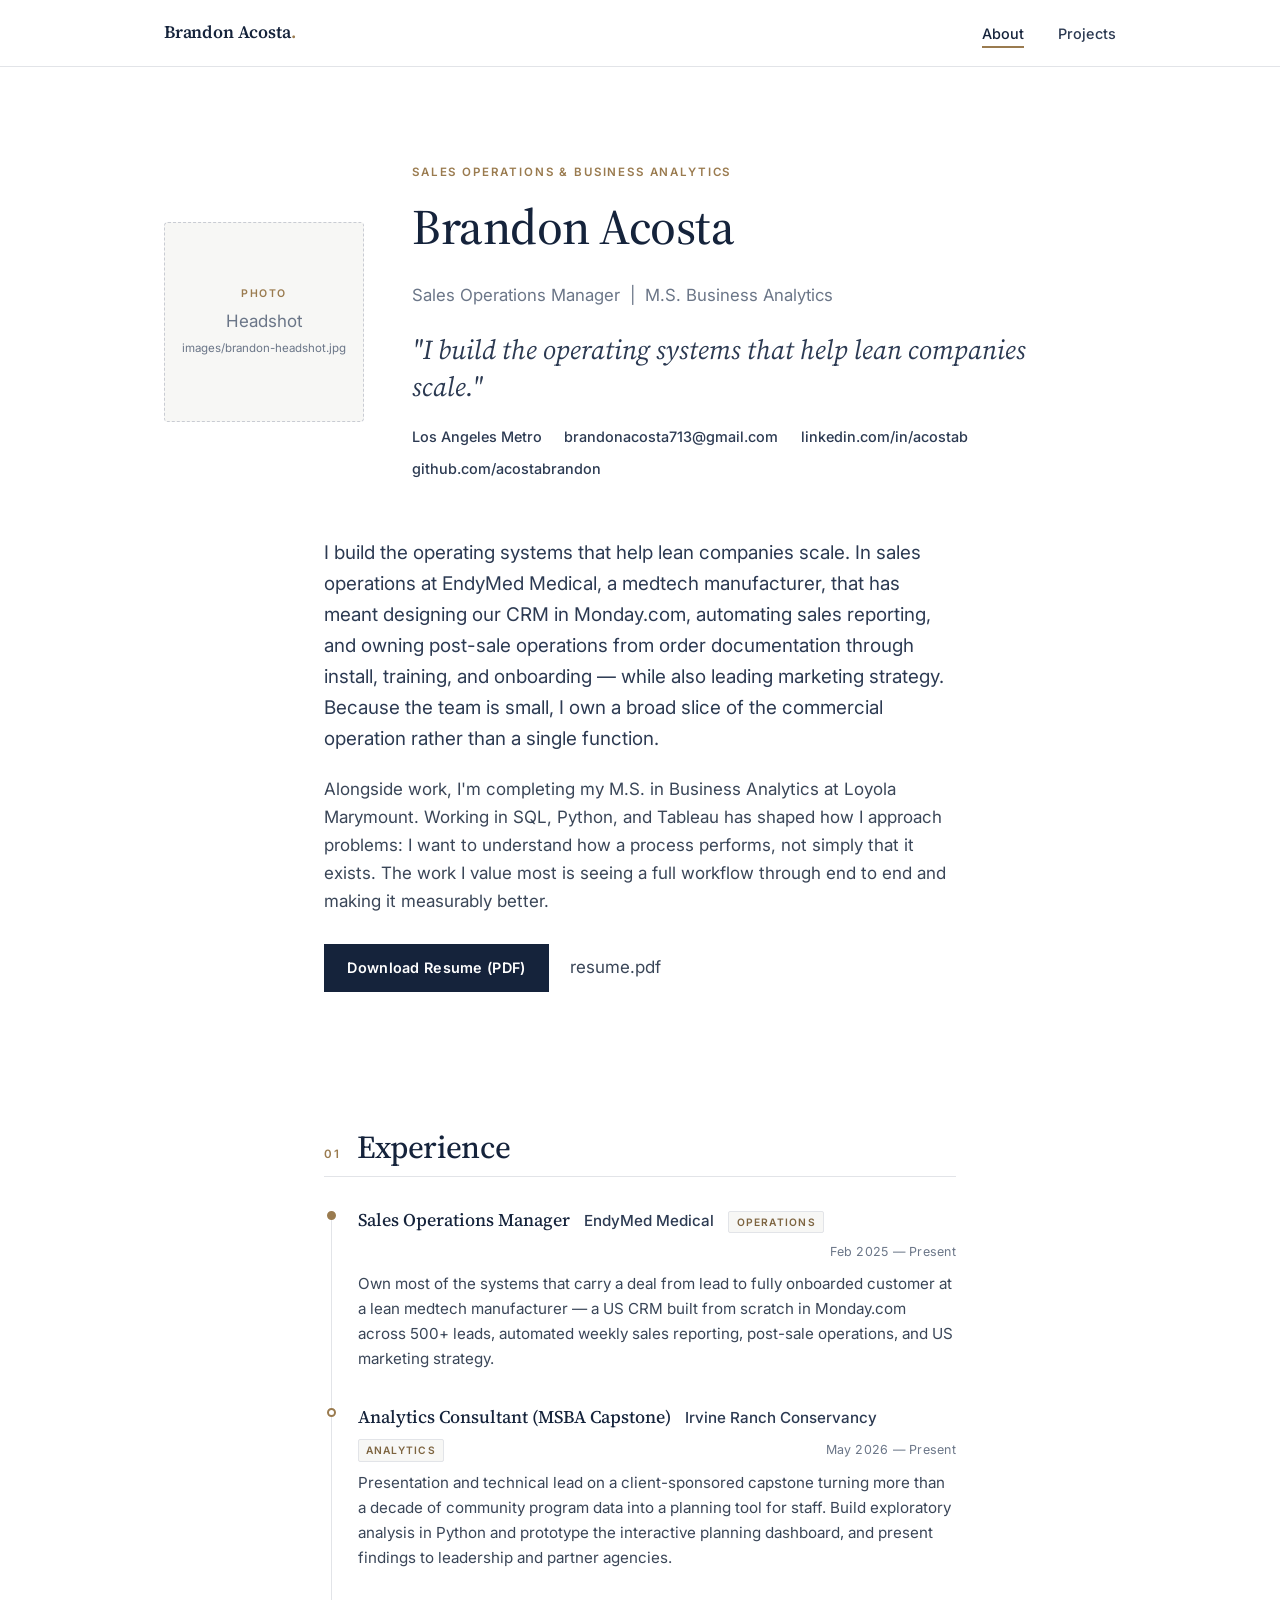
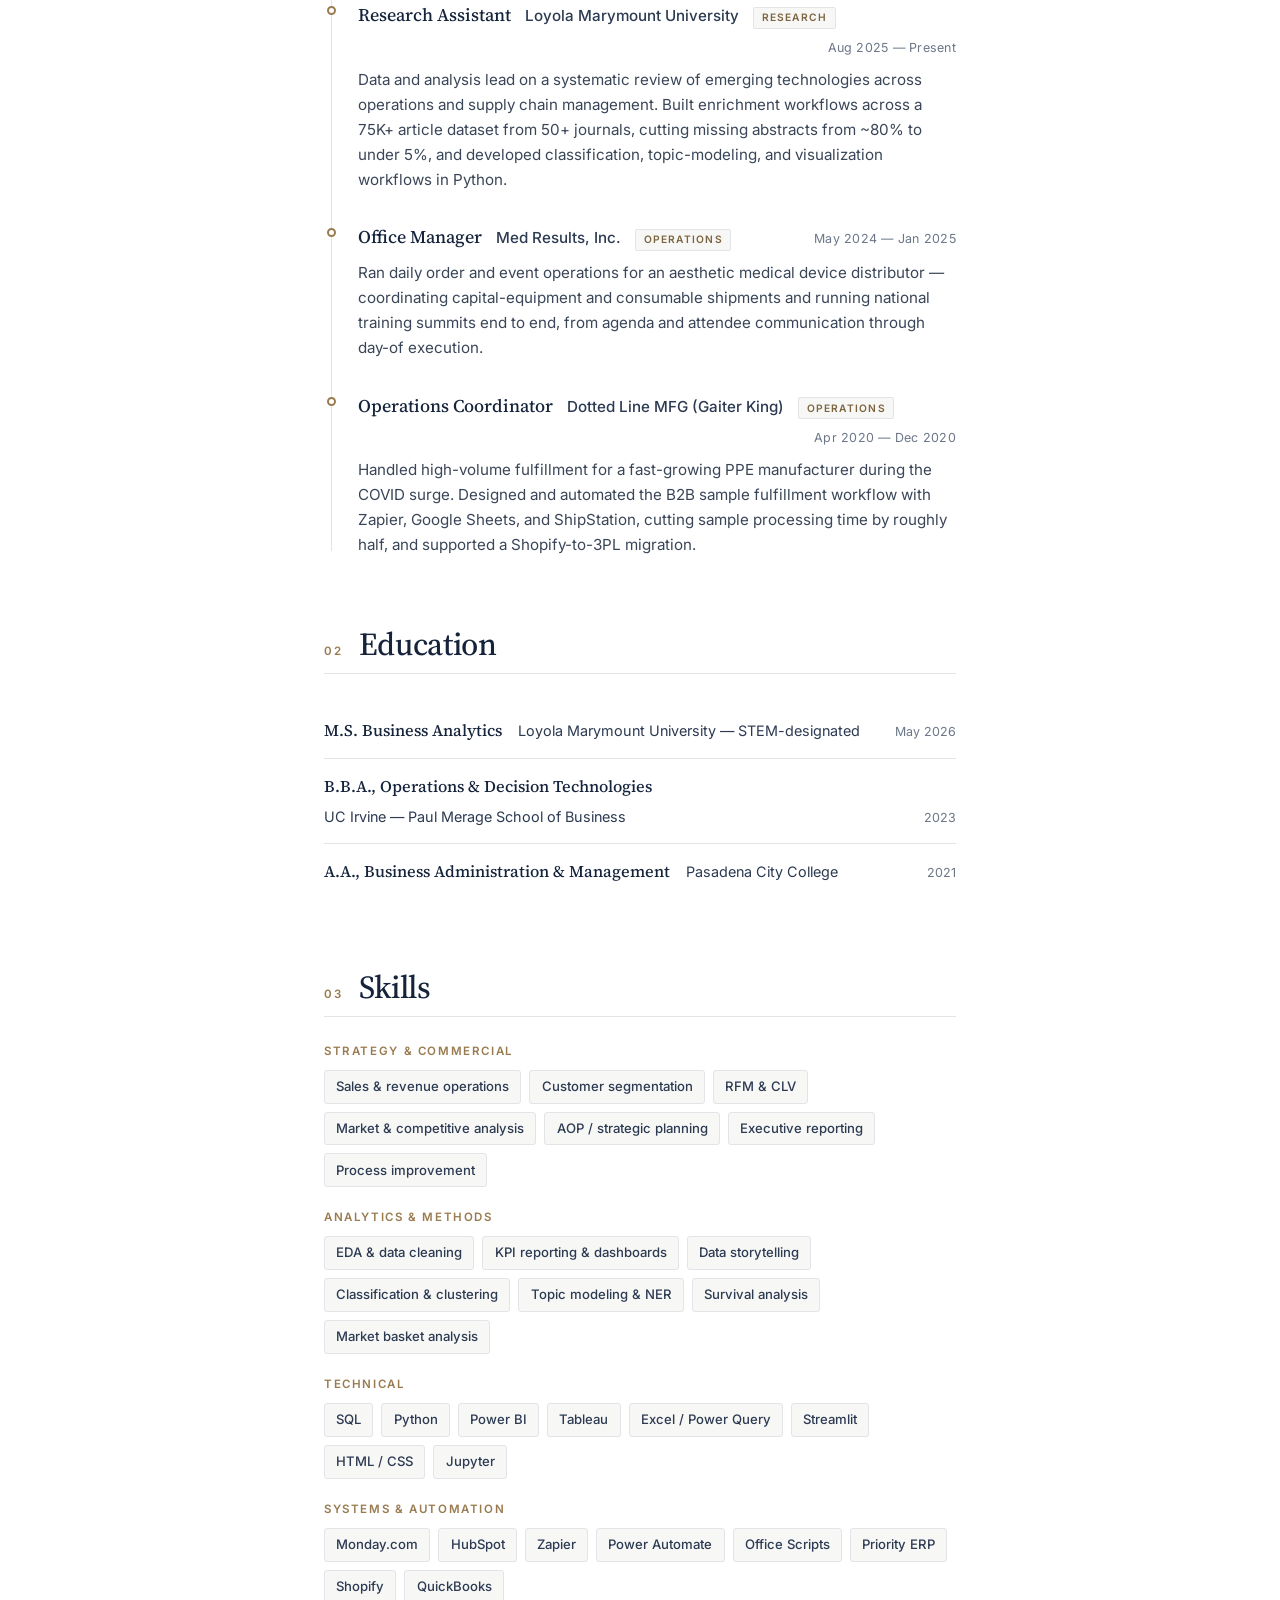
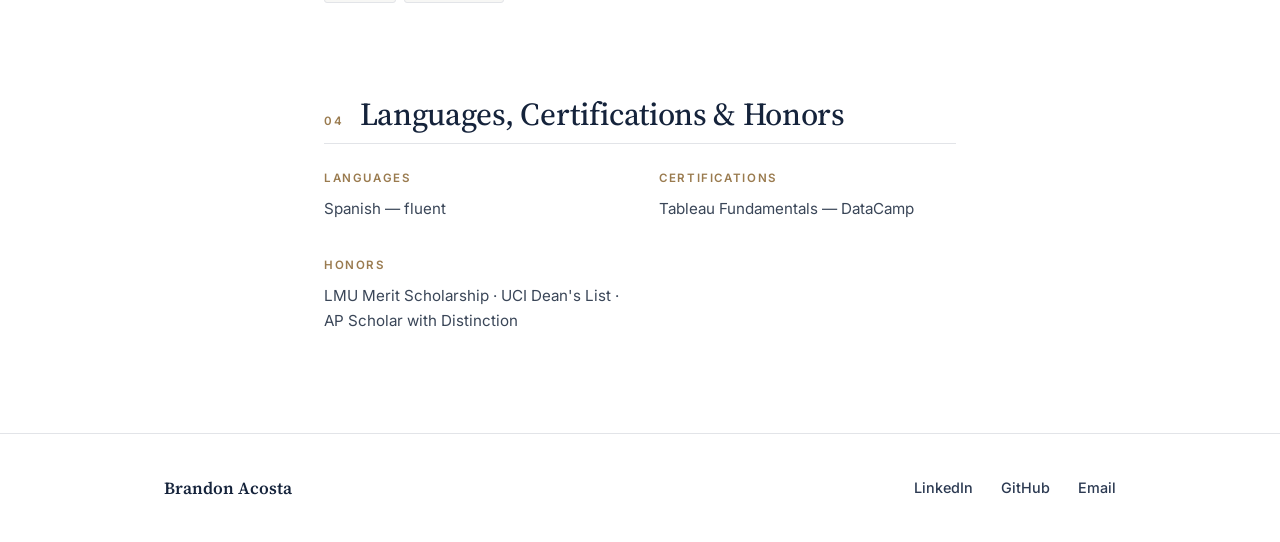
==== commit 7563ce32: "Rebuild Professional as Projects case-study page" ====
--- a/index.html
+++ b/index.html
@@ -18,7 +18,7 @@
       </button>
       <ul class="nav-links">
         <li><a href="index.html" class="active">About</a></li>
-        <li><a href="professional.html">Professional</a></li>
+        <li><a href="professional.html">Projects</a></li>
       </ul>
     </div>
   </nav>
--- a/styles.css
+++ b/styles.css
@@ -651,6 +651,144 @@
   .tl-date { margin-left: 0; width: 100%; }
 }
 
+/* ==========================================================================
+   Captioned screenshot gallery (CRM / onboarding)
+   ========================================================================== */
+.ss-gallery { display: grid; grid-template-columns: 1fr 1fr; gap: 1.75rem; margin-top: 1.75rem; }
+.ss-item { margin: 0; }
+.ss-item.wide { grid-column: 1 / -1; }
+.ss-fig { display: block; border: 1px solid var(--line); border-radius: 4px; overflow: hidden; background: var(--bg-alt); }
+.ss-fig img { width: 100%; display: block; }
+.ss-cap { margin-top: 0.6rem; font-size: 0.9rem; color: var(--body); line-height: 1.55; }
+.ss-cap b { color: var(--ink); font-weight: 600; font-family: var(--sans); }
+.ss-ph {
+  aspect-ratio: 16 / 10; border: 1px dashed var(--line-strong); background: var(--bg-alt);
+  display: flex; flex-direction: column; align-items: center; justify-content: center;
+  text-align: center; padding: 1rem; color: var(--muted); border-radius: 4px;
+}
+.ss-ph .k { font-size: 0.68rem; letter-spacing: 0.14em; text-transform: uppercase; color: var(--accent); font-weight: 600; }
+.ss-ph .f { font-size: 0.78rem; margin-top: 0.3rem; }
+
+/* Numbered process steps */
+.steps { margin: 1.75rem 0 0; padding: 0; list-style: none; counter-reset: s; }
+.step { position: relative; padding: 0 0 1.25rem 2.6rem; border-left: 1px solid var(--line); margin-left: 0.8rem; }
+.step:last-child { border-left-color: transparent; padding-bottom: 0; }
+.step::before {
+  counter-increment: s; content: counter(s);
+  position: absolute; left: -0.85rem; top: -0.15rem; width: 1.7rem; height: 1.7rem;
+  border-radius: 50%; background: var(--ink); color: #fff;
+  font-family: var(--sans); font-size: 0.8rem; font-weight: 600;
+  display: flex; align-items: center; justify-content: center;
+}
+.step h4 { font-family: var(--serif); font-size: 1.02rem; color: var(--ink); font-weight: 600; margin: 0 0 0.2rem; }
+.step p { font-size: 0.92rem; color: var(--body); margin: 0.15rem 0 0; max-width: 66ch; }
+.step .role { font-size: 0.7rem; letter-spacing: 0.1em; text-transform: uppercase; color: var(--accent-dk); font-weight: 600; }
+
+/* Email mockup card */
+.email-card { border: 1px solid var(--line); border-radius: 6px; overflow: hidden; margin-top: 1.75rem; max-width: 640px; }
+.email-head { background: var(--bg-alt); padding: 0.9rem 1.1rem; border-bottom: 1px solid var(--line); font-size: 0.83rem; color: var(--muted); }
+.email-head .subj { color: var(--ink); font-weight: 600; font-family: var(--sans); font-size: 0.95rem; display: block; margin-bottom: 0.15rem; }
+.email-body { padding: 1.2rem 1.3rem; font-size: 0.92rem; color: var(--body); line-height: 1.6; }
+.email-body p { margin: 0 0 0.7rem; }
+.email-body .muted { color: var(--muted); font-size: 0.85rem; }
+
+/* SOP portfolio cards */
+.sop-grid { display: grid; grid-template-columns: 1fr 1fr; gap: 1.25rem; margin-top: 1.75rem; }
+.sop-card { border: 1px solid var(--line); border-radius: 6px; padding: 1.25rem 1.35rem; }
+.sop-card h4 { font-family: var(--serif); font-size: 1.05rem; color: var(--ink); font-weight: 600; margin: 0 0 0.4rem; }
+.sop-card p { font-size: 0.9rem; color: var(--body); margin: 0 0 0.85rem; }
+.sop-card .chips { gap: 0.4rem; }
+.sop-card .chip { font-size: 0.72rem; padding: 0.22rem 0.55rem; }
+
+/* Inline link button (public landing page etc.) */
+.link-cta { display: inline-flex; align-items: center; gap: 0.5rem; margin-top: 0.5rem; }
+.link-cta .url { font-size: 0.85rem; color: var(--muted); font-family: var(--sans); }
+
+@media (max-width: 720px) { .ss-gallery, .sop-grid { grid-template-columns: 1fr; } }
+
+/* ==========================================================================
+   Case-study "Projects" page
+   ========================================================================== */
+.case-tagline { font-family: var(--serif); font-style: italic; font-size: 1.12rem; color: var(--ink-soft); margin: 0.3rem 0 0; }
+
+/* STAR blocks (Problem / Action / Result) */
+.star-block { margin-top: 1.9rem; }
+.star-tag {
+  display: inline-block; font-family: var(--sans); font-size: 0.66rem; letter-spacing: 0.14em;
+  text-transform: uppercase; font-weight: 600; color: #fff; padding: 0.25rem 0.65rem;
+  border-radius: 2px; margin-bottom: 0.7rem;
+}
+.star-tag.problem { background: var(--muted); }
+.star-tag.action  { background: var(--accent); }
+.star-tag.result  { background: var(--ink); }
+.star-block > p { font-size: 0.98rem; color: var(--body); max-width: 72ch; margin: 0 0 0.65rem; }
+
+/* Horizontal process flow of nodes */
+.flow { display: flex; align-items: stretch; gap: 0.4rem; margin-top: 1.5rem; overflow-x: auto; padding-bottom: 0.6rem; }
+.flow::-webkit-scrollbar { height: 6px; }
+.flow::-webkit-scrollbar-thumb { background: var(--line-strong); border-radius: 3px; }
+.flow-node {
+  flex: 0 0 auto; width: 132px; border: 1px solid var(--line); border-radius: 6px;
+  padding: 0.8rem 0.7rem; background: #fff; text-align: center;
+  display: flex; flex-direction: column; justify-content: center;
+}
+.flow-node.accent { border-color: var(--accent); background: var(--bg-alt); }
+.flow-node .fn-t { font-family: var(--sans); font-size: 0.8rem; font-weight: 600; color: var(--ink); line-height: 1.25; }
+.flow-node .fn-s { font-size: 0.68rem; color: var(--muted); margin-top: 0.25rem; }
+.flow-arrow { flex: 0 0 auto; align-self: center; color: var(--line-strong); font-size: 1.1rem; }
+
+/* Data tables (statuses, stages) */
+.data-table { width: 100%; border-collapse: collapse; margin-top: 1.25rem; font-size: 0.93rem; }
+.data-table th {
+  text-align: left; font-family: var(--sans); font-size: 0.7rem; letter-spacing: 0.12em;
+  text-transform: uppercase; color: var(--accent); font-weight: 600; padding: 0.6rem 0.9rem;
+  border-bottom: 1px solid var(--line-strong);
+}
+.data-table td { padding: 0.6rem 0.9rem; border-bottom: 1px solid var(--line); color: var(--body); vertical-align: top; }
+.data-table tr:last-child td { border-bottom: 0; }
+.data-table .pct { font-family: var(--serif); font-weight: 600; color: var(--ink); white-space: nowrap; }
+.data-table .st { font-weight: 500; color: var(--ink); }
+
+/* Outcome cards */
+.outcome-cards { display: grid; grid-template-columns: repeat(auto-fit, minmax(190px, 1fr)); gap: 1rem; margin-top: 1.5rem; }
+.outcome { border: 1px solid var(--line); border-radius: 8px; padding: 1.15rem 1.25rem; }
+.outcome h4 { font-family: var(--serif); font-size: 1.05rem; color: var(--ink); font-weight: 600; margin: 0 0 0.3rem; }
+.outcome p { font-size: 0.88rem; color: var(--body); margin: 0; }
+
+/* Document-preview cards */
+.doc-cards { display: grid; grid-template-columns: repeat(auto-fit, minmax(150px, 1fr)); gap: 1rem; margin-top: 1.25rem; }
+.doc-card { border: 1px solid var(--line); border-radius: 6px; padding: 1.1rem 0.9rem; text-align: center; background: var(--bg-alt); }
+.doc-card svg { width: 26px; height: 26px; margin: 0 auto 0.55rem; display: block; stroke: var(--accent); fill: none; }
+.doc-card .doc-t { font-size: 0.82rem; font-weight: 600; color: var(--ink); font-family: var(--sans); line-height: 1.3; }
+
+/* Mini dashboard widget cards */
+.widget-cards { display: grid; grid-template-columns: repeat(auto-fit, minmax(200px, 1fr)); gap: 1.1rem; margin-top: 1.5rem; }
+.widget-card { border: 1px solid var(--line); border-radius: 8px; padding: 1.1rem 1.2rem; }
+.widget-card .wc-t { font-family: var(--sans); font-size: 0.72rem; letter-spacing: 0.1em; text-transform: uppercase; color: var(--muted); font-weight: 600; }
+.widget-card svg { width: 100%; height: 74px; margin-top: 0.7rem; display: block; }
+.widget-card .wc-s { font-size: 0.78rem; color: var(--muted); margin-top: 0.5rem; }
+
+/* Business-logic callout */
+.callout { border-left: 3px solid var(--accent); background: var(--bg-alt); padding: 1.1rem 1.3rem; margin-top: 1.6rem; border-radius: 0 4px 4px 0; font-size: 0.96rem; color: var(--body); line-height: 1.6; }
+.callout b { color: var(--ink); font-weight: 600; }
+
+/* Two-column old/new comparison */
+.compare { display: grid; grid-template-columns: 1fr 1fr; gap: 1.25rem; margin-top: 1.5rem; }
+.compare-col { border: 1px solid var(--line); border-radius: 8px; padding: 1.1rem 1.25rem; }
+.compare-col.old { background: var(--bg-alt); }
+.compare-col.new { border-color: var(--accent); }
+.compare-col h4 { font-family: var(--sans); font-size: 0.72rem; letter-spacing: 0.12em; text-transform: uppercase; font-weight: 600; margin: 0 0 0.75rem; }
+.compare-col.old h4 { color: var(--muted); }
+.compare-col.new h4 { color: var(--accent-dk); }
+.compare-col ol { margin: 0; padding-left: 1.1rem; }
+.compare-col li { font-size: 0.9rem; color: var(--body); margin-bottom: 0.5rem; line-height: 1.45; }
+
+/* Closing statement */
+.closing { text-align: center; padding: clamp(3rem, 6vw, 4.5rem) var(--gutter); border-top: 1px solid var(--line); }
+.closing p { font-family: var(--serif); font-style: italic; font-size: clamp(1.2rem, 2.4vw, 1.55rem); color: var(--ink-soft); max-width: 760px; margin: 0 auto; line-height: 1.45; }
+
+@media (max-width: 720px) { .compare { grid-template-columns: 1fr; } }
+
 /* Print */
 @media print {
   .site-nav, .subnav, .nav-toggle, .site-footer { display: none; }
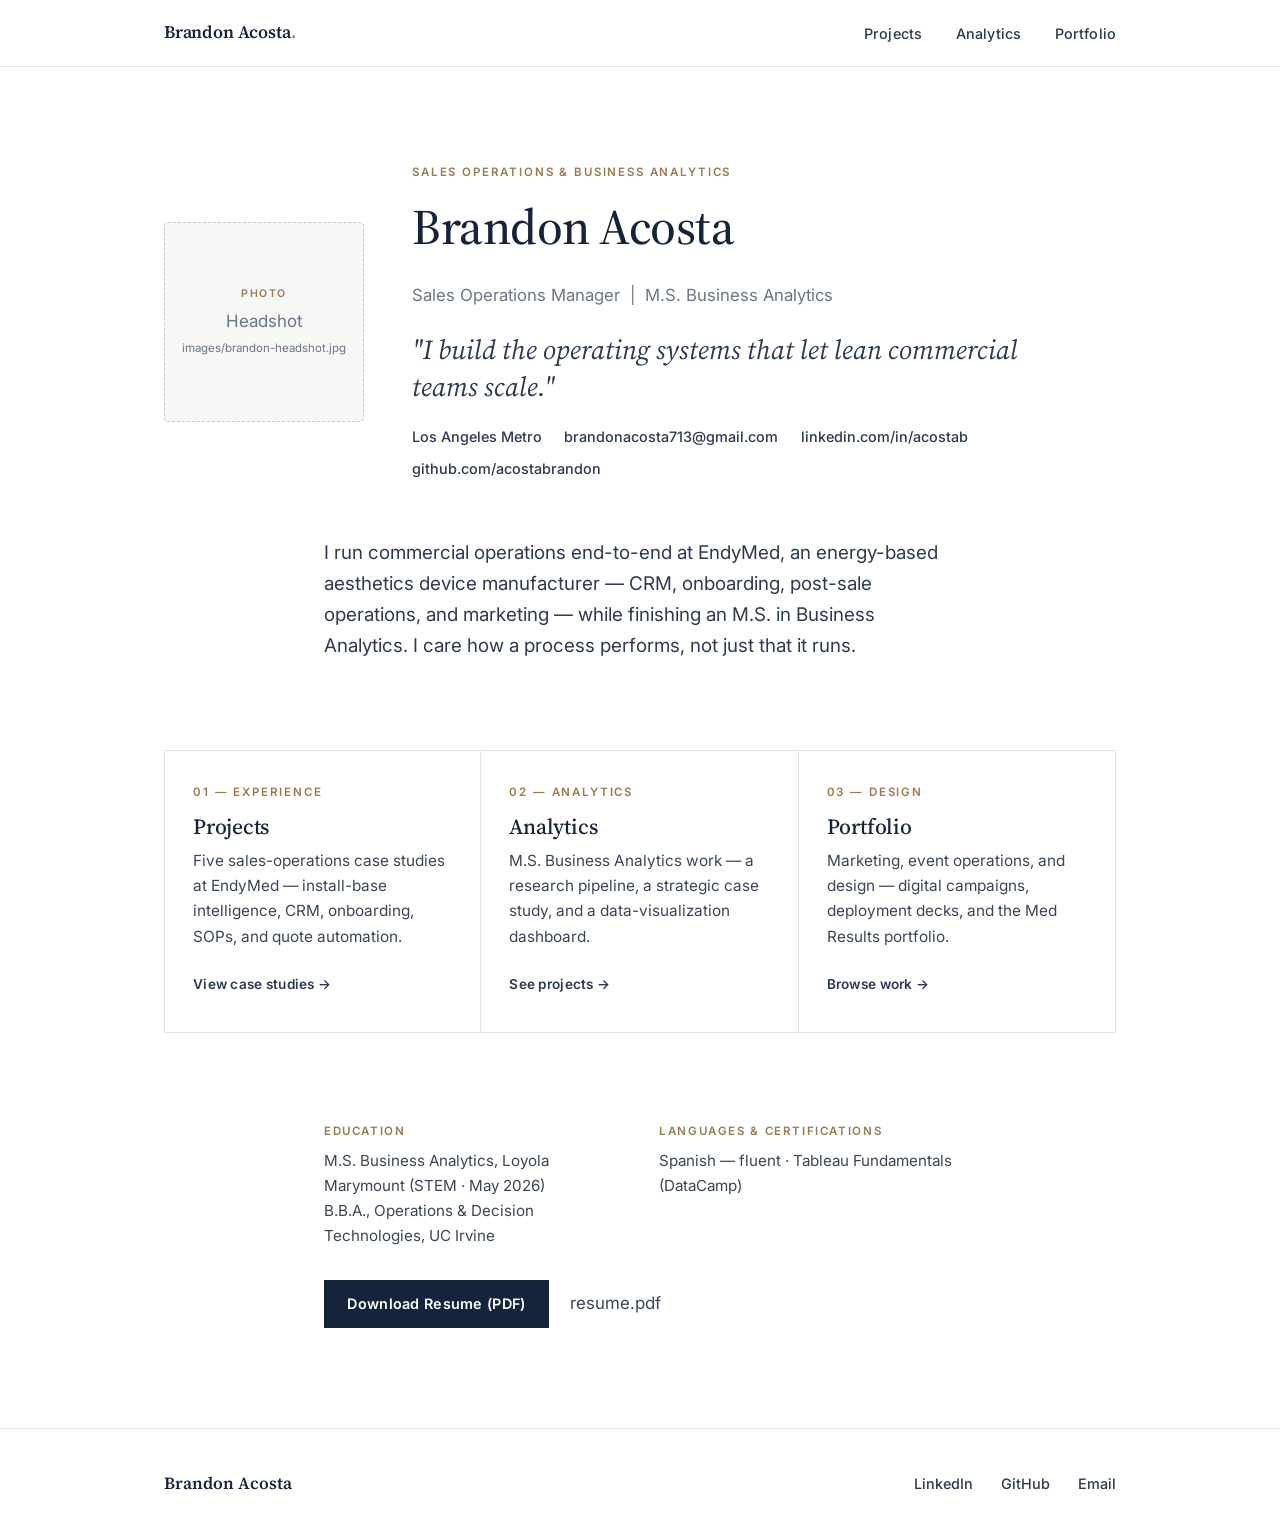
==== commit e2f9fe33: "optimize 2 sections" ====
--- a/index.html
+++ b/index.html
@@ -4,7 +4,7 @@
   <meta charset="UTF-8" />
   <meta name="viewport" content="width=device-width, initial-scale=1.0" />
   <title>Brandon Acosta — Sales Operations &amp; Business Analytics</title>
-  <meta name="description" content="Brandon Acosta — Sales Operations Manager and M.S. Business Analytics. I build the operating systems that help lean companies scale." />
+  <meta name="description" content="Brandon Acosta — Sales Operations Manager and M.S. Business Analytics. I build the operating systems that let lean commercial teams scale." />
   <link rel="stylesheet" href="styles.css" />
 </head>
 <body>
@@ -17,13 +17,14 @@
         <span></span><span></span><span></span>
       </button>
       <ul class="nav-links">
-        <li><a href="index.html" class="active">About</a></li>
         <li><a href="professional.html">Projects</a></li>
+        <li><a href="analytics.html">Analytics</a></li>
+        <li><a href="portfolio.html">Portfolio</a></li>
       </ul>
     </div>
   </nav>
 
-  <!-- ===== Identity / headshot ===== -->
+  <!-- ===== Hero / Identity ===== -->
   <header class="hero">
     <div class="wrap">
       <div class="about-head">
@@ -35,7 +36,7 @@
           <p class="eyebrow">Sales Operations &amp; Business Analytics</p>
           <h1>Brandon Acosta</h1>
           <p class="title-role">Sales Operations Manager &nbsp;|&nbsp; M.S. Business Analytics</p>
-          <p class="tagline">"I build the operating systems that help lean companies scale."</p>
+          <p class="tagline">"I build the operating systems that let lean commercial teams scale."</p>
           <div class="contact-row">
             <span>Los Angeles Metro</span>
             <a href="mailto:brandonacosta713@gmail.com">brandonacosta713@gmail.com</a>
@@ -47,227 +48,59 @@
     </div>
   </header>
 
-  <!-- ===== Summary ===== -->
+  <!-- ===== Short positioning ===== -->
   <section style="padding-top:0;">
     <div class="wrap narrow">
       <p class="lede">
-        I build the operating systems that help lean companies scale. In sales operations at
-        EndyMed Medical, a medtech manufacturer, that has meant designing our CRM in Monday.com,
-        automating sales reporting, and owning post-sale operations from order documentation
-        through install, training, and onboarding — while also leading marketing strategy.
-        Because the team is small, I own a broad slice of the commercial operation rather than a
-        single function.
+        I run commercial operations end-to-end at EndyMed, an energy-based aesthetics device
+        manufacturer — CRM, onboarding, post-sale operations, and marketing — while finishing an
+        M.S. in Business Analytics. I care how a process performs, not just that it runs.
       </p>
-      <p>
-        Alongside work, I'm completing my M.S. in Business Analytics at Loyola Marymount. Working
-        in SQL, Python, and Tableau has shaped how I approach problems: I want to understand how a
-        process performs, not simply that it exists. The work I value most is seeing a full
-        workflow through end to end and making it measurably better.
-      </p>
-      <div style="margin-top:1.75rem;">
-        <a class="btn" href="resume.pdf" target="_blank" rel="noopener">Download Resume (PDF)</a>
-        <span class="deck-file" style="margin-left:1rem;">resume.pdf</span>
+    </div>
+  </section>
+
+  <!-- ===== Routing cards ===== -->
+  <section style="padding-top:0;">
+    <div class="wrap">
+      <div class="cards">
+        <a class="card" href="professional.html">
+          <span class="card-k">01 — Experience</span>
+          <h3>Projects</h3>
+          <p>Five sales-operations case studies at EndyMed — install-base intelligence, CRM, onboarding, SOPs, and quote automation.</p>
+          <span class="go">View case studies</span>
+        </a>
+        <a class="card" href="analytics.html">
+          <span class="card-k">02 — Analytics</span>
+          <h3>Analytics</h3>
+          <p>M.S. Business Analytics work — a research pipeline, a strategic case study, and a data-visualization dashboard.</p>
+          <span class="go">See projects</span>
+        </a>
+        <a class="card" href="portfolio.html">
+          <span class="card-k">03 — Design</span>
+          <h3>Portfolio</h3>
+          <p>Marketing, event operations, and design — digital campaigns, deployment decks, and the Med Results portfolio.</p>
+          <span class="go">Browse work</span>
+        </a>
       </div>
     </div>
   </section>
 
-  <!-- ===== Experience ===== -->
-  <section>
-    <div class="wrap narrow">
-      <div class="head-rule">
-        <span class="k">01</span>
-        <h2>Experience</h2>
-      </div>
-
-      <ul class="timeline">
-        <li class="tl-item now">
-          <div class="tl-head">
-            <span class="tl-role">Sales Operations Manager</span>
-            <span class="tl-org">EndyMed Medical</span>
-            <span class="tl-tag">Operations</span>
-            <span class="tl-date">Feb 2025 — Present</span>
-          </div>
-          <p>
-            Own most of the systems that carry a deal from lead to fully onboarded customer at a
-            lean medtech manufacturer — a US CRM built from scratch in Monday.com across 500+
-            leads, automated weekly sales reporting, post-sale operations, and US marketing
-            strategy.
-          </p>
-        </li>
-
-        <li class="tl-item">
-          <div class="tl-head">
-            <span class="tl-role">Analytics Consultant (MSBA Capstone)</span>
-            <span class="tl-org">Irvine Ranch Conservancy</span>
-            <span class="tl-tag">Analytics</span>
-            <span class="tl-date">May 2026 — Present</span>
-          </div>
-          <p>
-            Presentation and technical lead on a client-sponsored capstone turning more than a
-            decade of community program data into a planning tool for staff. Build exploratory
-            analysis in Python and prototype the interactive planning dashboard, and present
-            findings to leadership and partner agencies.
-          </p>
-        </li>
-
-        <li class="tl-item">
-          <div class="tl-head">
-            <span class="tl-role">Research Assistant</span>
-            <span class="tl-org">Loyola Marymount University</span>
-            <span class="tl-tag">Research</span>
-            <span class="tl-date">Aug 2025 — Present</span>
-          </div>
-          <p>
-            Data and analysis lead on a systematic review of emerging technologies across
-            operations and supply chain management. Built enrichment workflows across a 75K+
-            article dataset from 50+ journals, cutting missing abstracts from ~80% to under 5%,
-            and developed classification, topic-modeling, and visualization workflows in Python.
-          </p>
-        </li>
-
-        <li class="tl-item">
-          <div class="tl-head">
-            <span class="tl-role">Office Manager</span>
-            <span class="tl-org">Med Results, Inc.</span>
-            <span class="tl-tag">Operations</span>
-            <span class="tl-date">May 2024 — Jan 2025</span>
-          </div>
-          <p>
-            Ran daily order and event operations for an aesthetic medical device distributor —
-            coordinating capital-equipment and consumable shipments and running national training
-            summits end to end, from agenda and attendee communication through day-of execution.
-          </p>
-        </li>
-
-        <li class="tl-item">
-          <div class="tl-head">
-            <span class="tl-role">Operations Coordinator</span>
-            <span class="tl-org">Dotted Line MFG (Gaiter King)</span>
-            <span class="tl-tag">Operations</span>
-            <span class="tl-date">Apr 2020 — Dec 2020</span>
-          </div>
-          <p>
-            Handled high-volume fulfillment for a fast-growing PPE manufacturer during the COVID
-            surge. Designed and automated the B2B sample fulfillment workflow with Zapier, Google
-            Sheets, and ShipStation, cutting sample processing time by roughly half, and supported
-            a Shopify-to-3PL migration.
-          </p>
-        </li>
-      </ul>
-    </div>
-  </section>
-
-  <!-- ===== Education ===== -->
+  <!-- ===== Quick facts ===== -->
   <section style="padding-top:0;">
     <div class="wrap narrow">
-      <div class="head-rule">
-        <span class="k">02</span>
-        <h2>Education</h2>
-      </div>
-      <ul class="edu-list">
-        <li>
-          <span class="deg">M.S. Business Analytics</span>
-          <span class="sch">Loyola Marymount University — STEM-designated</span>
-          <span class="yr">May 2026</span>
-        </li>
-        <li>
-          <span class="deg">B.B.A., Operations &amp; Decision Technologies</span>
-          <span class="sch">UC Irvine — Paul Merage School of Business</span>
-          <span class="yr">2023</span>
-        </li>
-        <li>
-          <span class="deg">A.A., Business Administration &amp; Management</span>
-          <span class="sch">Pasadena City College</span>
-          <span class="yr">2021</span>
-        </li>
-      </ul>
-    </div>
-  </section>
-
-  <!-- ===== Skills ===== -->
-  <section style="padding-top:0;">
-    <div class="wrap narrow">
-      <div class="head-rule">
-        <span class="k">03</span>
-        <h2>Skills</h2>
-      </div>
-
-      <div class="chip-group">
-        <h4>Strategy &amp; Commercial</h4>
-        <div class="chips">
-          <span class="chip">Sales &amp; revenue operations</span>
-          <span class="chip">Customer segmentation</span>
-          <span class="chip">RFM &amp; CLV</span>
-          <span class="chip">Market &amp; competitive analysis</span>
-          <span class="chip">AOP / strategic planning</span>
-          <span class="chip">Executive reporting</span>
-          <span class="chip">Process improvement</span>
+      <div class="info-cols">
+        <div>
+          <h4 style="font-family:var(--sans);font-size:0.72rem;text-transform:uppercase;letter-spacing:0.14em;color:var(--accent);font-weight:600;margin:0 0 0.6rem;">Education</h4>
+          <p style="margin:0;font-size:0.95rem;">M.S. Business Analytics, Loyola Marymount (STEM · May 2026)<br />B.B.A., Operations &amp; Decision Technologies, UC Irvine</p>
+        </div>
+        <div>
+          <h4 style="font-family:var(--sans);font-size:0.72rem;text-transform:uppercase;letter-spacing:0.14em;color:var(--accent);font-weight:600;margin:0 0 0.6rem;">Languages &amp; Certifications</h4>
+          <p style="margin:0;font-size:0.95rem;">Spanish — fluent · Tableau Fundamentals (DataCamp)</p>
         </div>
       </div>
-
-      <div class="chip-group">
-        <h4>Analytics &amp; Methods</h4>
-        <div class="chips">
-          <span class="chip">EDA &amp; data cleaning</span>
-          <span class="chip">KPI reporting &amp; dashboards</span>
-          <span class="chip">Data storytelling</span>
-          <span class="chip">Classification &amp; clustering</span>
-          <span class="chip">Topic modeling &amp; NER</span>
-          <span class="chip">Survival analysis</span>
-          <span class="chip">Market basket analysis</span>
-        </div>
-      </div>
-
-      <div class="chip-group">
-        <h4>Technical</h4>
-        <div class="chips">
-          <span class="chip">SQL</span>
-          <span class="chip">Python</span>
-          <span class="chip">Power BI</span>
-          <span class="chip">Tableau</span>
-          <span class="chip">Excel / Power Query</span>
-          <span class="chip">Streamlit</span>
-          <span class="chip">HTML / CSS</span>
-          <span class="chip">Jupyter</span>
-        </div>
-      </div>
-
-      <div class="chip-group">
-        <h4>Systems &amp; Automation</h4>
-        <div class="chips">
-          <span class="chip">Monday.com</span>
-          <span class="chip">HubSpot</span>
-          <span class="chip">Zapier</span>
-          <span class="chip">Power Automate</span>
-          <span class="chip">Office Scripts</span>
-          <span class="chip">Priority ERP</span>
-          <span class="chip">Shopify</span>
-          <span class="chip">QuickBooks</span>
-        </div>
-      </div>
-    </div>
-  </section>
-
-  <!-- ===== Languages / Certifications / Honors ===== -->
-  <section style="padding-top:0;">
-    <div class="wrap narrow">
-      <div class="head-rule">
-        <span class="k">04</span>
-        <h2>Languages, Certifications &amp; Honors</h2>
-      </div>
-      <div class="info-cols">
-        <div>
-          <h4 style="font-family:var(--sans);font-size:0.72rem;text-transform:uppercase;letter-spacing:0.14em;color:var(--accent);font-weight:600;margin:0 0 0.6rem;">Languages</h4>
-          <p style="margin:0;font-size:0.95rem;">Spanish — fluent</p>
-        </div>
-        <div>
-          <h4 style="font-family:var(--sans);font-size:0.72rem;text-transform:uppercase;letter-spacing:0.14em;color:var(--accent);font-weight:600;margin:0 0 0.6rem;">Certifications</h4>
-          <p style="margin:0;font-size:0.95rem;">Tableau Fundamentals — DataCamp</p>
-        </div>
-        <div>
-          <h4 style="font-family:var(--sans);font-size:0.72rem;text-transform:uppercase;letter-spacing:0.14em;color:var(--accent);font-weight:600;margin:0 0 0.6rem;">Honors</h4>
-          <p style="margin:0;font-size:0.95rem;">LMU Merit Scholarship · UCI Dean's List · AP Scholar with Distinction</p>
-        </div>
+      <div style="margin-top:2rem;">
+        <a class="btn" href="resume.pdf" target="_blank" rel="noopener">Download Resume (PDF)</a>
+        <span class="deck-file" style="margin-left:1rem;">resume.pdf</span>
       </div>
     </div>
   </section>
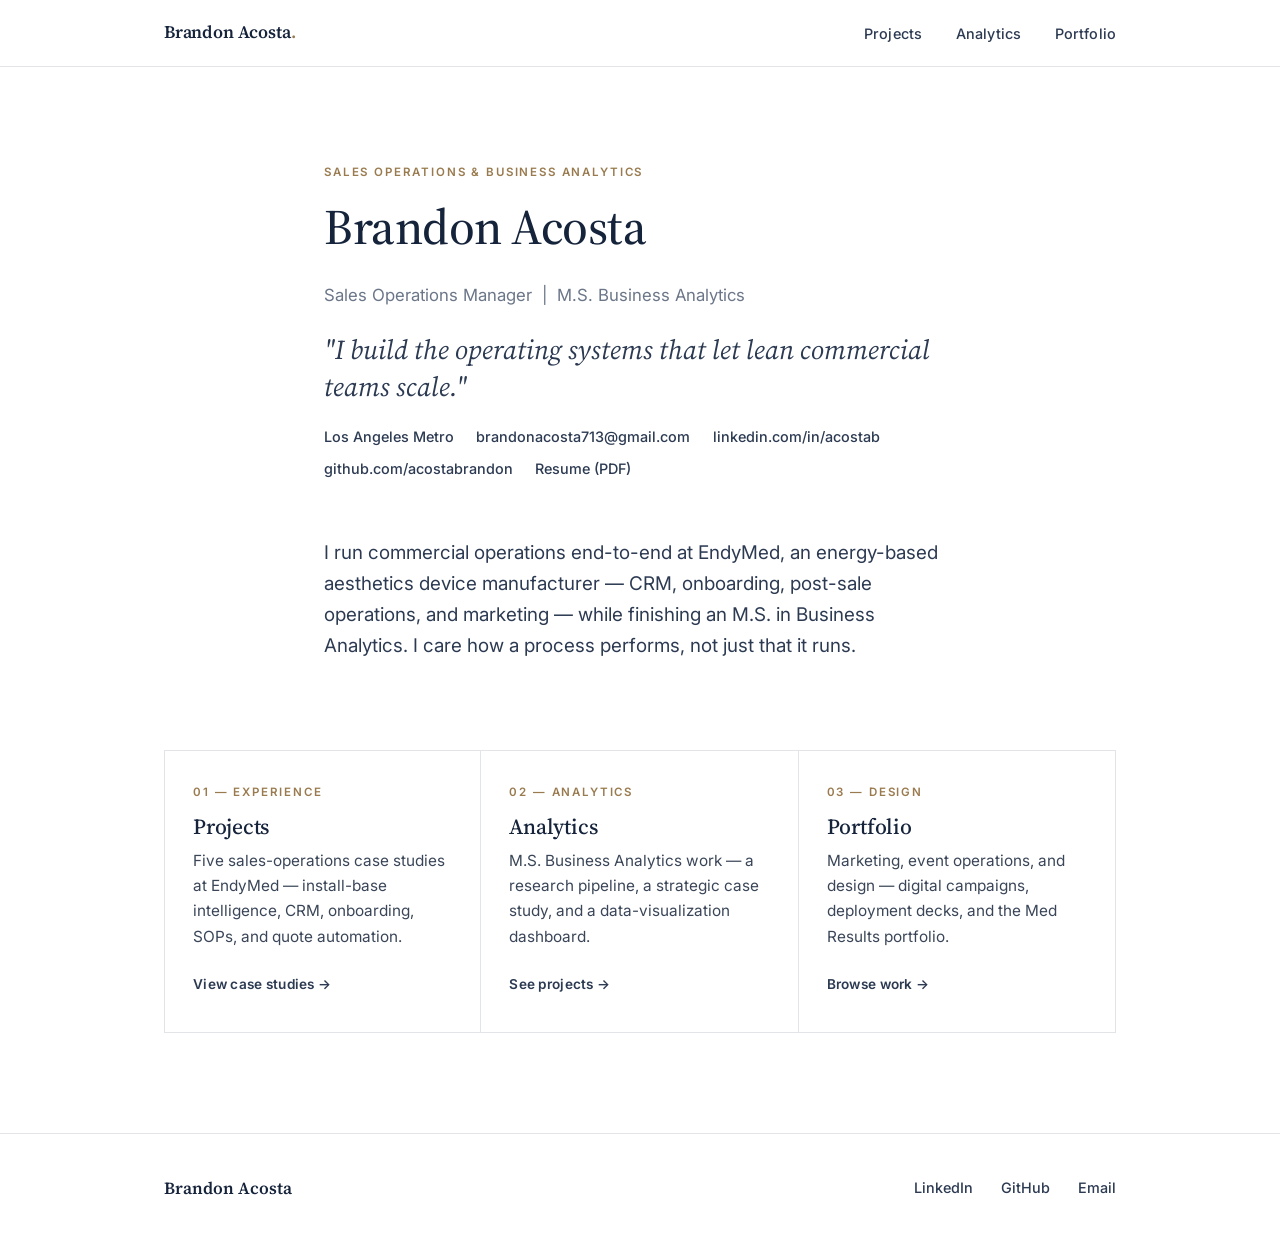
==== commit 7e1daddf: "Add real Launch Support flyer + Preparing for Clinical Training guide" ====
--- a/index.html
+++ b/index.html
@@ -6,6 +6,7 @@
   <title>Brandon Acosta — Sales Operations &amp; Business Analytics</title>
   <meta name="description" content="Brandon Acosta — Sales Operations Manager and M.S. Business Analytics. I build the operating systems that let lean commercial teams scale." />
   <link rel="stylesheet" href="styles.css" />
+  <script>document.documentElement.classList.add('js');</script>
 </head>
 <body>
 
@@ -26,24 +27,17 @@
 
   <!-- ===== Hero / Identity ===== -->
   <header class="hero">
-    <div class="wrap">
-      <div class="about-head">
-        <div>
-          <img class="headshot" src="images/brandon-headshot.jpg" alt="Brandon Acosta"
-               onerror="this.outerHTML='&lt;div class=&quot;headshot-ph&quot;&gt;&lt;span class=&quot;shot-k&quot;&gt;Photo&lt;/span&gt;&lt;span&gt;Headshot&lt;/span&gt;&lt;span class=&quot;shot-file&quot;&gt;images/brandon-headshot.jpg&lt;/span&gt;&lt;/div&gt;';" />
-        </div>
-        <div>
-          <p class="eyebrow">Sales Operations &amp; Business Analytics</p>
-          <h1>Brandon Acosta</h1>
-          <p class="title-role">Sales Operations Manager &nbsp;|&nbsp; M.S. Business Analytics</p>
-          <p class="tagline">"I build the operating systems that let lean commercial teams scale."</p>
-          <div class="contact-row">
-            <span>Los Angeles Metro</span>
-            <a href="mailto:brandonacosta713@gmail.com">brandonacosta713@gmail.com</a>
-            <a href="https://linkedin.com/in/acostab" target="_blank" rel="noopener">linkedin.com/in/acostab</a>
-            <a href="https://github.com/acostabrandon" target="_blank" rel="noopener">github.com/acostabrandon</a>
-          </div>
-        </div>
+    <div class="wrap narrow">
+      <p class="eyebrow">Sales Operations &amp; Business Analytics</p>
+      <h1>Brandon Acosta</h1>
+      <p class="title-role">Sales Operations Manager &nbsp;|&nbsp; M.S. Business Analytics</p>
+      <p class="tagline">"I build the operating systems that let lean commercial teams scale."</p>
+      <div class="contact-row">
+        <span>Los Angeles Metro</span>
+        <a href="mailto:brandonacosta713@gmail.com">brandonacosta713@gmail.com</a>
+        <a href="https://linkedin.com/in/acostab" target="_blank" rel="noopener">linkedin.com/in/acostab</a>
+        <a href="https://github.com/acostabrandon" target="_blank" rel="noopener">github.com/acostabrandon</a>
+        <a href="resume.pdf" target="_blank" rel="noopener">Resume (PDF)</a>
       </div>
     </div>
   </header>
@@ -62,7 +56,7 @@
   <!-- ===== Routing cards ===== -->
   <section style="padding-top:0;">
     <div class="wrap">
-      <div class="cards">
+      <div class="cards stagger reveal">
         <a class="card" href="professional.html">
           <span class="card-k">01 — Experience</span>
           <h3>Projects</h3>
@@ -85,26 +79,6 @@
     </div>
   </section>
 
-  <!-- ===== Quick facts ===== -->
-  <section style="padding-top:0;">
-    <div class="wrap narrow">
-      <div class="info-cols">
-        <div>
-          <h4 style="font-family:var(--sans);font-size:0.72rem;text-transform:uppercase;letter-spacing:0.14em;color:var(--accent);font-weight:600;margin:0 0 0.6rem;">Education</h4>
-          <p style="margin:0;font-size:0.95rem;">M.S. Business Analytics, Loyola Marymount (STEM · May 2026)<br />B.B.A., Operations &amp; Decision Technologies, UC Irvine</p>
-        </div>
-        <div>
-          <h4 style="font-family:var(--sans);font-size:0.72rem;text-transform:uppercase;letter-spacing:0.14em;color:var(--accent);font-weight:600;margin:0 0 0.6rem;">Languages &amp; Certifications</h4>
-          <p style="margin:0;font-size:0.95rem;">Spanish — fluent · Tableau Fundamentals (DataCamp)</p>
-        </div>
-      </div>
-      <div style="margin-top:2rem;">
-        <a class="btn" href="resume.pdf" target="_blank" rel="noopener">Download Resume (PDF)</a>
-        <span class="deck-file" style="margin-left:1rem;">resume.pdf</span>
-      </div>
-    </div>
-  </section>
-
   <!-- ===== Footer ===== -->
   <footer class="site-footer">
     <div class="footer-inner">
--- a/styles.css
+++ b/styles.css
@@ -789,6 +789,161 @@
 
 @media (max-width: 720px) { .compare { grid-template-columns: 1fr; } }
 
+/* Evidence step cards (screenshot walkthrough) */
+.ev-steps { margin-top: 1.6rem; }
+.ev-step { border: 1px solid var(--line); border-radius: 10px; overflow: hidden; }
+.ev-step + .ev-arrow { display: block; text-align: center; color: var(--line-strong); font-size: 1.3rem; margin: 0.4rem 0; }
+.ev-head { display: flex; align-items: center; gap: 0.8rem; padding: 0.85rem 1.2rem; border-bottom: 1px solid var(--line); background: var(--bg-alt); }
+.ev-n { width: 26px; height: 26px; border-radius: 50%; background: var(--ink); color: #fff; font-family: var(--sans); font-size: 0.8rem; font-weight: 600; display: flex; align-items: center; justify-content: center; flex: 0 0 auto; }
+.ev-t { font-family: var(--serif); font-size: 1.08rem; color: var(--ink); font-weight: 600; }
+.ev-body { padding: 1.1rem 1.2rem; }
+.ev-body img { width: 100%; border: 1px solid var(--line); border-radius: 6px; display: block; }
+.ev-cap { font-size: 0.92rem; color: var(--body); margin: 0.85rem 0 0; max-width: 74ch; }
+
+/* Zoomable images + lightbox */
+img.zoom { cursor: zoom-in; transition: none; }
+.lightbox { position: fixed; inset: 0; background: rgba(9,14,24,0.92); display: none; align-items: center; justify-content: center; z-index: 200; padding: 2.5vw; cursor: zoom-out; }
+.lightbox.open { display: flex; }
+.lightbox img { max-width: 96%; max-height: 94%; border-radius: 4px; box-shadow: 0 12px 48px rgba(0,0,0,0.55); }
+.lightbox .lb-close { position: absolute; top: 0.8rem; right: 1.3rem; color: #fff; font-size: 2.1rem; line-height: 1; cursor: pointer; font-family: var(--sans); }
+.lb-hint { font-size: 0.78rem; color: var(--muted); margin-top: 0.5rem; }
+
+/* Evidence pair (two screenshots side by side) */
+.ev-pair { display: grid; grid-template-columns: 1fr 1fr; gap: 1.1rem; margin-top: 1.25rem; }
+.ev-pair figure { margin: 0; }
+.ev-pair img { width: 100%; border: 1px solid var(--line); border-radius: 6px; display: block; }
+.ev-pair figcaption { font-size: 0.82rem; color: var(--muted); margin-top: 0.5rem; }
+@media (max-width: 720px) { .ev-pair { grid-template-columns: 1fr; } }
+
+/* ==========================================================================
+   Design system — motion, disclosure, hierarchy (final polish)
+   ========================================================================== */
+
+/* Scroll reveal (gated on .js so content is visible without JavaScript) */
+.js .reveal { opacity: 0; transform: translateY(20px); transition: opacity .6s cubic-bezier(.22,.61,.36,1), transform .6s cubic-bezier(.22,.61,.36,1); }
+.js .reveal.in { opacity: 1; transform: none; }
+.js .stagger > * { opacity: 0; transform: translateY(16px); transition: opacity .5s ease, transform .5s ease; }
+.js .stagger.in > * { opacity: 1; transform: none; }
+.stagger.in > *:nth-child(1) { transition-delay: .02s; }
+.stagger.in > *:nth-child(2) { transition-delay: .09s; }
+.stagger.in > *:nth-child(3) { transition-delay: .16s; }
+.stagger.in > *:nth-child(4) { transition-delay: .23s; }
+.stagger.in > *:nth-child(5) { transition-delay: .30s; }
+.stagger.in > *:nth-child(6) { transition-delay: .37s; }
+.stagger.in > *:nth-child(7) { transition-delay: .44s; }
+
+/* Hover elevation (subtle) */
+.outcome, .sop-card, .doc-card, .widget-card, .flow-node, .compare-col, .ev-pair figure, .card {
+  transition: transform .22s cubic-bezier(.22,.61,.36,1), box-shadow .22s ease, border-color .22s ease;
+}
+.outcome:hover, .sop-card:hover, .doc-card:hover, .widget-card:hover, .compare-col:hover, .ev-pair figure:hover {
+  transform: translateY(-3px); box-shadow: 0 10px 30px rgba(21,35,59,.09); border-color: var(--line-strong);
+}
+.flow-node:hover { transform: translateY(-2px); box-shadow: 0 8px 20px rgba(21,35,59,.08); }
+.card:hover { transform: translateY(-2px); box-shadow: 0 12px 34px rgba(21,35,59,.08); }
+
+/* Key Outcomes badge strip */
+.outcomes { display: flex; flex-wrap: wrap; gap: 0.55rem; margin-top: 1.4rem; }
+.outcome-badge {
+  display: inline-flex; align-items: center; gap: 0.5rem;
+  font-family: var(--sans); font-size: 0.82rem; font-weight: 500; color: var(--ink-soft);
+  background: var(--bg-alt); border: 1px solid var(--line); border-radius: 999px; padding: 0.42rem 0.9rem;
+  transition: border-color .2s ease, background .2s ease;
+}
+.outcome-badge:hover { border-color: var(--accent); background: #fff; }
+.outcome-badge svg { width: 14px; height: 14px; color: var(--accent); flex: 0 0 auto; }
+
+/* Expandable evidence (accordion) */
+.ev-step { transition: box-shadow .22s ease, border-color .22s ease; }
+.ev-step:hover { border-color: var(--line-strong); }
+button.ev-head { width: 100%; border: 0; background: var(--bg-alt); cursor: pointer; font: inherit; }
+button.ev-head:hover { background: #f0f1ee; }
+.ev-toggle { margin-left: auto; display: inline-flex; align-items: center; gap: 0.4rem; font-family: var(--sans); font-size: 0.8rem; font-weight: 600; color: var(--accent-dk); white-space: nowrap; }
+.ev-toggle .chev { transition: transform .3s ease; font-size: 0.9rem; }
+.ev-step.open .ev-toggle .chev { transform: rotate(180deg); }
+.ev-step.open .ev-toggle .lbl-open { display: none; }
+.ev-toggle .lbl-closed { display: inline; }
+.ev-step.open .ev-toggle .lbl-closed { display: none; }
+.ev-toggle .lbl-open { display: none; }
+.ev-step.open .ev-toggle .lbl-open { display: inline; }
+.ev-sub { padding: 0.95rem 1.2rem 1.15rem; font-size: 0.95rem; color: var(--body); max-width: 74ch; }
+.ev-step.open .ev-sub { padding-bottom: 0.55rem; }
+.ev-panel { max-height: 0; overflow: hidden; transition: max-height .42s cubic-bezier(.22,.61,.36,1); }
+.ev-panel-inner { padding: 1rem 1.2rem 1.2rem; }
+.ev-panel-inner img { width: 100%; border: 1px solid var(--line); border-radius: 6px; display: block; }
+
+/* Key Takeaway */
+.takeaway { border-top: 1px solid var(--line); margin-top: 2.75rem; padding-top: 1.6rem; display: flex; gap: 1rem; align-items: flex-start; }
+.takeaway .tk-label { font-family: var(--sans); font-size: 0.66rem; letter-spacing: 0.14em; text-transform: uppercase; color: var(--accent); font-weight: 600; flex: 0 0 auto; padding-top: 0.35rem; }
+.takeaway p { font-family: var(--serif); font-size: 1.12rem; font-style: italic; color: var(--ink-soft); margin: 0; max-width: 66ch; line-height: 1.45; }
+
+/* Section rhythm — more breathing room for premium feel */
+.ops-section { scroll-margin-top: 130px; padding: clamp(3.25rem, 7vw, 5rem) 0; }
+.ops-section + .ops-section { border-top: 1px solid var(--line); }
+
+/* Centered anchor sub-nav */
+.subnav-inner { justify-content: center; }
+
+/* ============ Revision components ============ */
+/* Scrollable document (PDF) viewer variant */
+.deck.doc .deck-embed { aspect-ratio: auto; height: 600px; background: #f4f4f2; }
+@media (max-width: 720px) { .deck.doc .deck-embed { height: 460px; } }
+
+/* Single prominent screenshot figure */
+.shot { margin: 1.6rem 0 0; }
+.shot img { width: 100%; border: 1px solid var(--line); border-radius: 10px; display: block; box-shadow: 0 1px 3px rgba(21,35,59,.05); }
+.shot figcaption { font-family: var(--sans); font-size: 0.82rem; color: var(--muted); margin-top: 0.7rem; }
+.shot.hero-shot img { transition: transform .35s cubic-bezier(.22,.61,.36,1), box-shadow .35s; }
+.js .shot.hero-shot img:hover { transform: translateY(-3px); box-shadow: 0 16px 38px rgba(21,35,59,.13); }
+
+/* Result outcome cards: clean single column on mobile (avoids 2+1 orphan) */
+@media (max-width: 760px) { .outcome-cards { grid-template-columns: 1fr; } }
+
+/* Premium vertical process pipeline (replaces cramped .flow) */
+.pipeline { margin: 1.85rem 0 0; }
+.pl-stage { display: grid; grid-template-columns: 46px 1fr; gap: 1.15rem; }
+.pl-rail { display: flex; flex-direction: column; align-items: center; }
+.pl-num { width: 46px; height: 46px; border-radius: 50%; background: #fff; border: 1.5px solid var(--line-strong); color: var(--ink); font-family: var(--sans); font-weight: 700; font-size: 0.95rem; display: flex; align-items: center; justify-content: center; flex: 0 0 auto; z-index: 1; }
+.pl-line { flex: 1; width: 2px; background: var(--line); min-height: 16px; }
+.pl-stage:last-child .pl-line { display: none; }
+.pl-body { padding: 0.6rem 0 1.5rem; }
+.pl-stage:last-child .pl-body { padding-bottom: 0; }
+.pl-t { font-family: var(--serif); font-size: 1.12rem; font-weight: 600; color: var(--ink); line-height: 1.2; }
+.pl-s { font-size: 0.9rem; color: var(--body); margin-top: 0.28rem; max-width: 62ch; }
+.pl-stage.key .pl-num { background: var(--accent); border-color: var(--accent); color: #fff; box-shadow: 0 4px 14px rgba(154,123,79,.32); }
+.pl-stage.key .pl-t { color: var(--accent-dk); }
+.js .pl-stage .pl-num { transition: transform .3s ease; }
+.js .pl-stage:hover .pl-num { transform: scale(1.09); }
+
+/* Transformation deep-dive: markers + before/after impact chips */
+.compare-col.old ol, .compare-col.new ol { padding-left: 0; }
+.compare-col.old ol li, .compare-col.new ol li { list-style: none; position: relative; padding-left: 1.55rem; }
+.compare-col.old ol li::before { content: "\2715"; position: absolute; left: 0; top: 1px; color: #c08e8e; font-weight: 700; font-size: 0.82rem; }
+.compare-col.new ol li::before { content: "\2713"; position: absolute; left: 0; top: 1px; color: var(--accent); font-weight: 700; font-size: 0.88rem; }
+.impact-strip { display: grid; grid-template-columns: repeat(auto-fit, minmax(165px, 1fr)); gap: 0.9rem; margin-top: 1.6rem; }
+.impact-chip { border: 1px solid var(--line); border-left: 3px solid var(--accent); border-radius: 8px; padding: 0.9rem 1.05rem; background: var(--bg-alt); }
+.impact-chip .ic-from { font-size: 0.82rem; color: var(--muted); text-decoration: line-through; }
+.impact-chip .ic-to { font-family: var(--sans); font-size: 0.92rem; font-weight: 600; color: var(--ink); margin-top: 0.25rem; }
+.impact-chip .ic-to::before { content: "\2192\00a0"; color: var(--accent); }
+
+/* Larger project titles for hierarchy */
+#crm h2, #onboarding h2, #rfm h2, #pq h2, #ops h2, #install-base h2,
+#events h2, #campaign h2, #med-results h2, #oscm h2, #northern-aero h2, #job-search h2 {
+  font-size: clamp(1.7rem, 3.6vw, 2.35rem); margin-bottom: 0.15rem;
+}
+
+/* Smooth image modal transition */
+.lightbox { display: flex !important; visibility: hidden; pointer-events: none; opacity: 0; transition: opacity .25s ease, visibility .25s; }
+.lightbox.open { visibility: visible; pointer-events: auto; opacity: 1; }
+.lightbox img { transform: scale(.97); transition: transform .28s cubic-bezier(.22,.61,.36,1); }
+.lightbox.open img { transform: scale(1); }
+
+@media (prefers-reduced-motion: reduce) {
+  .reveal, .stagger > * { opacity: 1 !important; transform: none !important; transition: none !important; }
+  .lightbox, .lightbox img { transition: none; }
+}
+@media (max-width: 640px) { .takeaway { flex-direction: column; gap: 0.4rem; } }
+
 /* Print */
 @media print {
   .site-nav, .subnav, .nav-toggle, .site-footer { display: none; }
